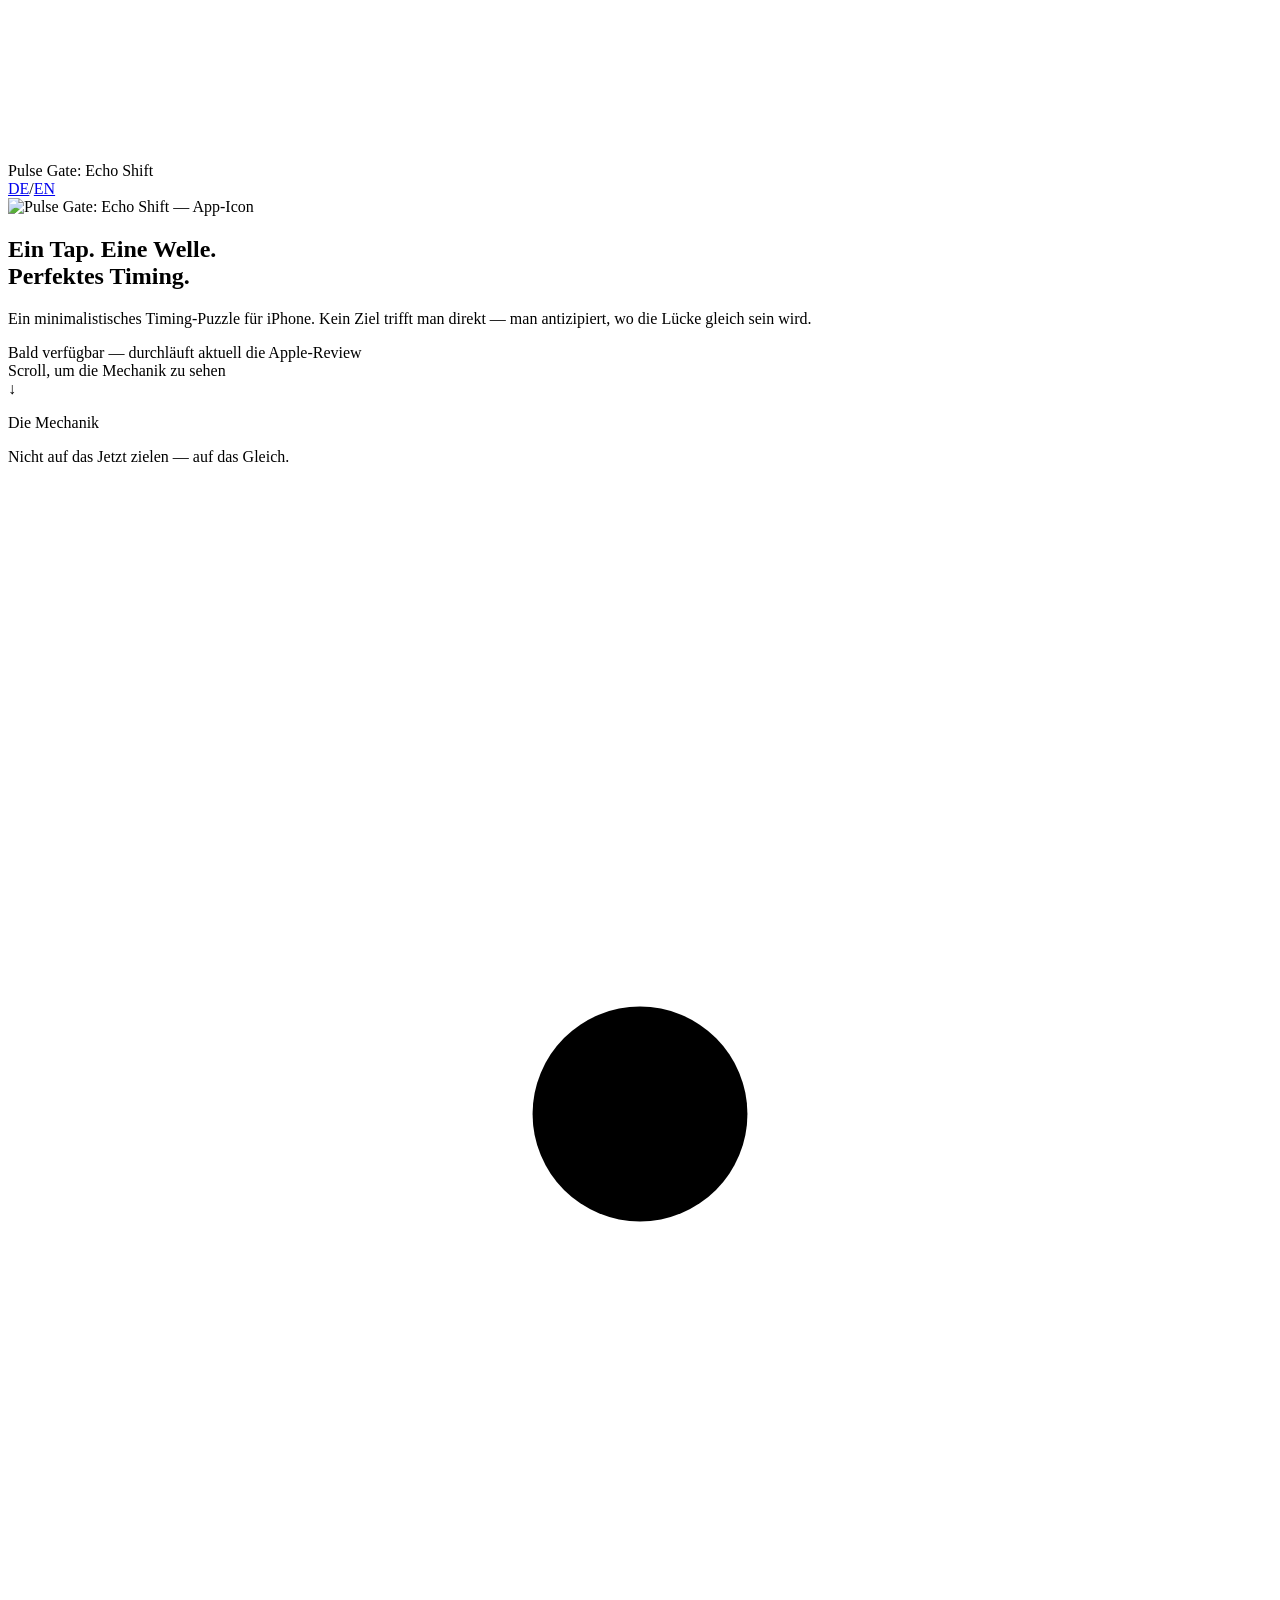
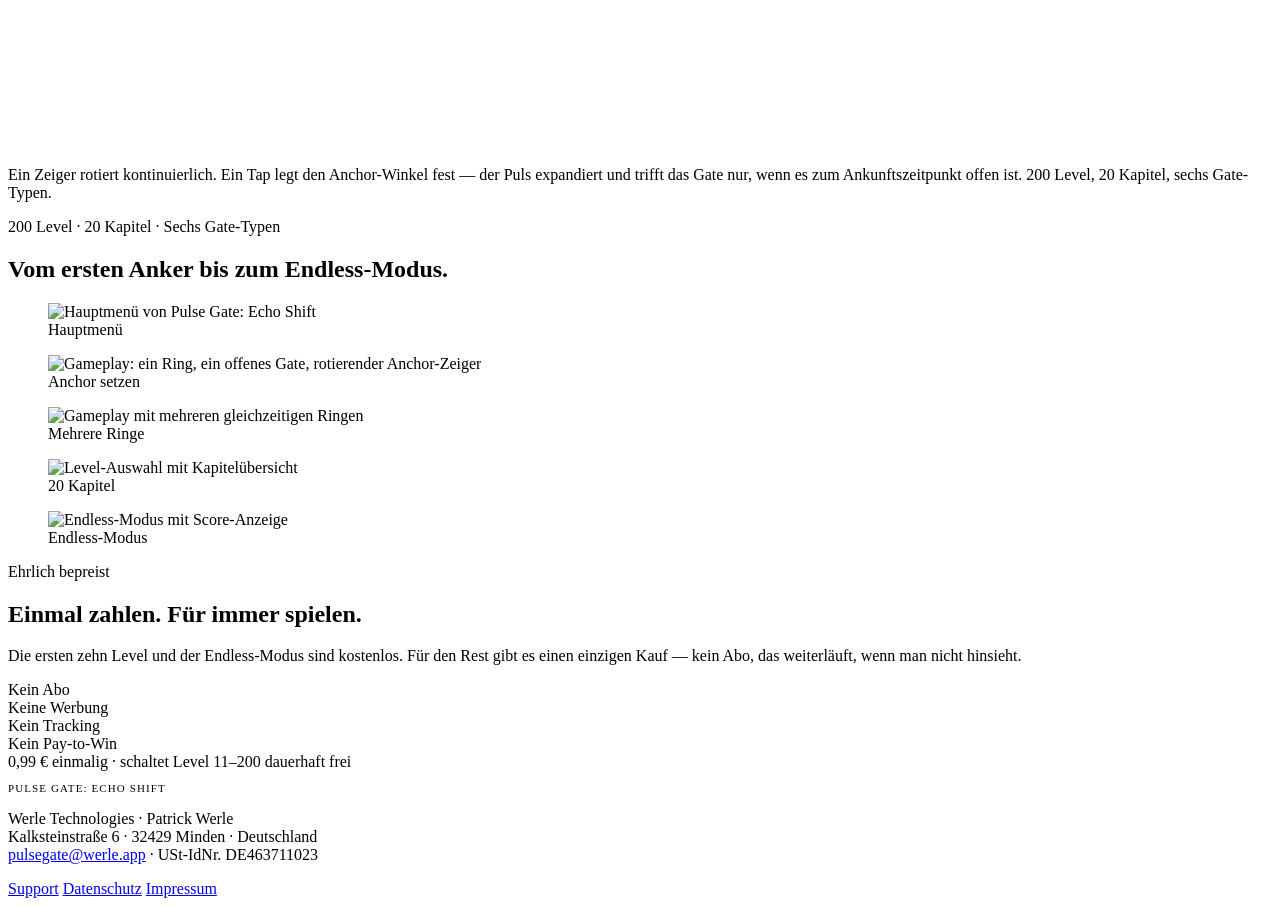
==== index.html @ ad97cbdc "Rebuild as full bilingual marketing + legal site (DE/EN) for pulsegate.werle.app go-live" ====
<!DOCTYPE html>
<html lang="de">
<head>
<meta charset="UTF-8">
<meta name="viewport" content="width=device-width, initial-scale=1">
<title>Pulse Gate: Echo Shift — Ein Tap. Eine Welle. Perfektes Timing.</title>
<meta name="description" content="Pulse Gate: Echo Shift ist ein minimalistisches One-Tap-Timing-Puzzle für iPhone. 200 Level, 20 Kapitel, kein Abo, keine Werbung.">
<link rel="canonical" href="https://pulsegate.werle.app/">
<link rel="alternate" hreflang="de" href="https://pulsegate.werle.app/">
<link rel="alternate" hreflang="en" href="https://pulsegate.werle.app/en">
<link rel="alternate" hreflang="x-default" href="https://pulsegate.werle.app/">
<meta property="og:title" content="Pulse Gate: Echo Shift">
<meta property="og:description" content="Ein minimalistisches Timing-Puzzle für iPhone. Kein Ziel trifft man direkt — man antizipiert, wo die Lücke gleich sein wird.">
<meta property="og:image" content="https://pulsegate.werle.app/assets/shot-02-gameplay.png">
<meta property="og:type" content="website">
<link rel="icon" href="/assets/icon.png">
<link rel="apple-touch-icon" href="/assets/icon.png">
<link rel="stylesheet" href="/assets/style.css">
<script>window.PULSEGATE_STRINGS = { hit: 'Perfect', miss: 'Verfehlt' };</script>
</head>
<body>

<canvas id="pulse-canvas" aria-hidden="true"></canvas>

<div class="hud-brand"><span class="dot" aria-hidden="true"></span>Pulse Gate: Echo Shift</div>
<nav class="hud-lang" aria-label="Sprache">
  <a href="/" aria-current="true">DE</a><span class="sep">/</span><a href="/en">EN</a>
</nav>

<!-- ============== HERO ============== -->
<section id="hero">
  <div class="hero-icon-wrap" id="icon-tilt">
    <img src="/assets/icon.png" alt="Pulse Gate: Echo Shift — App-Icon" width="128" height="128">
  </div>
  <h1 class="hero-headline">Ein Tap. Eine Welle.<br><span class="accent">Perfektes Timing.</span></h1>
  <p class="hero-sub">Ein minimalistisches Timing-Puzzle für iPhone. Kein Ziel trifft man direkt — man antizipiert, wo die Lücke gleich sein wird.</p>
  <div id="hero-cta" data-cta-label="Im App Store laden">
    <div class="status-badge"><span class="led" aria-hidden="true"></span>Bald verfügbar — durchläuft aktuell die Apple-Review</div>
  </div>
  <div class="scroll-hint">Scroll, um die Mechanik zu sehen<div class="chevron">↓</div></div>
</section>

<!-- ============== MECHANIC ============== -->
<section id="mechanic">
  <p class="eyebrow">Die Mechanik</p>
  <p class="mechanic-intro">Nicht auf das Jetzt zielen — auf das <span style="color:var(--thread)">Gleich</span>.</p>

  <svg id="mechanic-svg" viewBox="0 0 400 400" role="img" aria-label="Animation der Anchor-Timing-Mechanik: ein Zeiger rotiert, ein Tap fixiert den Winkel, ein Puls expandiert und trifft ein offenes Gate-Segment.">
    <circle cx="200" cy="200" r="150" fill="none" stroke="var(--gate-off)" stroke-width="3"/>
    <path id="gate-arc" fill="none" stroke="#fff" stroke-width="7" stroke-linecap="round"/>
    <circle id="pulse-ring" cx="200" cy="200" r="0" fill="none" stroke="var(--thread)" stroke-width="3" opacity="0"/>
    <circle cx="200" cy="200" r="34" fill="var(--sunk)" stroke="var(--gate-off)" stroke-width="2"/>
    <circle cx="200" cy="200" r="20" fill="none" stroke="var(--thread)" stroke-width="3"/>
    <line id="pointer" x1="200" y1="200" x2="200" y2="170" stroke="var(--anchor)" stroke-width="4" stroke-linecap="round"/>
    <circle cx="200" cy="200" r="8" fill="var(--thread)"/>
  </svg>
  <p class="mechanic-caption mono" id="mechanic-caption"></p>

  <p class="mechanic-note">Ein Zeiger rotiert kontinuierlich. Ein Tap legt den Anchor-Winkel fest — der Puls expandiert und trifft das Gate nur, wenn es zum Ankunftszeitpunkt offen ist. 200 Level, 20 Kapitel, sechs Gate-Typen.</p>
</section>

<!-- ============== GALLERY ============== -->
<section id="gallery">
  <p class="eyebrow">200 Level · 20 Kapitel · Sechs Gate-Typen</p>
  <h2 class="gallery-heading">Vom ersten Anker bis zum Endless-Modus.</h2>
  <div class="gallery-row">
    <div class="tilt-card">
      <figure>
        <img src="/assets/shot-01-menu.png" alt="Hauptmenü von Pulse Gate: Echo Shift" width="200" height="433" loading="lazy">
        <figcaption>Hauptmenü</figcaption>
      </figure>
    </div>
    <div class="tilt-card">
      <figure>
        <img src="/assets/shot-02-gameplay.png" alt="Gameplay: ein Ring, ein offenes Gate, rotierender Anchor-Zeiger" width="200" height="433" loading="lazy">
        <figcaption>Anchor setzen</figcaption>
      </figure>
    </div>
    <div class="tilt-card">
      <figure>
        <img src="/assets/shot-03-multi.png" alt="Gameplay mit mehreren gleichzeitigen Ringen" width="200" height="433" loading="lazy">
        <figcaption>Mehrere Ringe</figcaption>
      </figure>
    </div>
    <div class="tilt-card">
      <figure>
        <img src="/assets/shot-04-levelselect.png" alt="Level-Auswahl mit Kapitelübersicht" width="200" height="433" loading="lazy">
        <figcaption>20 Kapitel</figcaption>
      </figure>
    </div>
    <div class="tilt-card">
      <figure>
        <img src="/assets/shot-05-endless.png" alt="Endless-Modus mit Score-Anzeige" width="200" height="433" loading="lazy">
        <figcaption>Endless-Modus</figcaption>
      </figure>
    </div>
  </div>
</section>

<!-- ============== POSITIONING ============== -->
<section id="positioning">
  <p class="eyebrow">Ehrlich bepreist</p>
  <h2 class="positioning-heading">Einmal zahlen. Für immer spielen.</h2>
  <p class="positioning-sub">Die ersten zehn Level und der Endless-Modus sind kostenlos. Für den Rest gibt es einen einzigen Kauf — kein Abo, das weiterläuft, wenn man nicht hinsieht.</p>

  <div class="positioning-grid">
    <div class="positioning-item">Kein Abo</div>
    <div class="positioning-item">Keine Werbung</div>
    <div class="positioning-item">Kein Tracking</div>
    <div class="positioning-item">Kein Pay-to-Win</div>
  </div>

  <div class="price-card">
    <span class="price-value"><span class="accent">0,99&nbsp;€</span></span>
    <span class="price-caption">einmalig · schaltet Level 11–200 dauerhaft frei</span>
  </div>
</section>

<!-- ============== FOOTER ============== -->
<footer>
  <p class="mono" style="letter-spacing:.1em; text-transform:uppercase; color: var(--muted); font-size:11px;">Pulse Gate: Echo Shift</p>
  <p>
    Werle Technologies · Patrick Werle<br>
    Kalksteinstraße 6 · 32429 Minden · Deutschland<br>
    <a href="mailto:pulsegate@werle.app">pulsegate@werle.app</a> · USt-IdNr. DE463711023
  </p>
  <div class="footer-links">
    <a href="/support">Support</a>
    <a href="/privacy">Datenschutz</a>
    <a href="/impressum">Impressum</a>
  </div>
</footer>

<script src="/assets/config.js"></script>
<script src="/assets/site.js"></script>
</body>
</html>
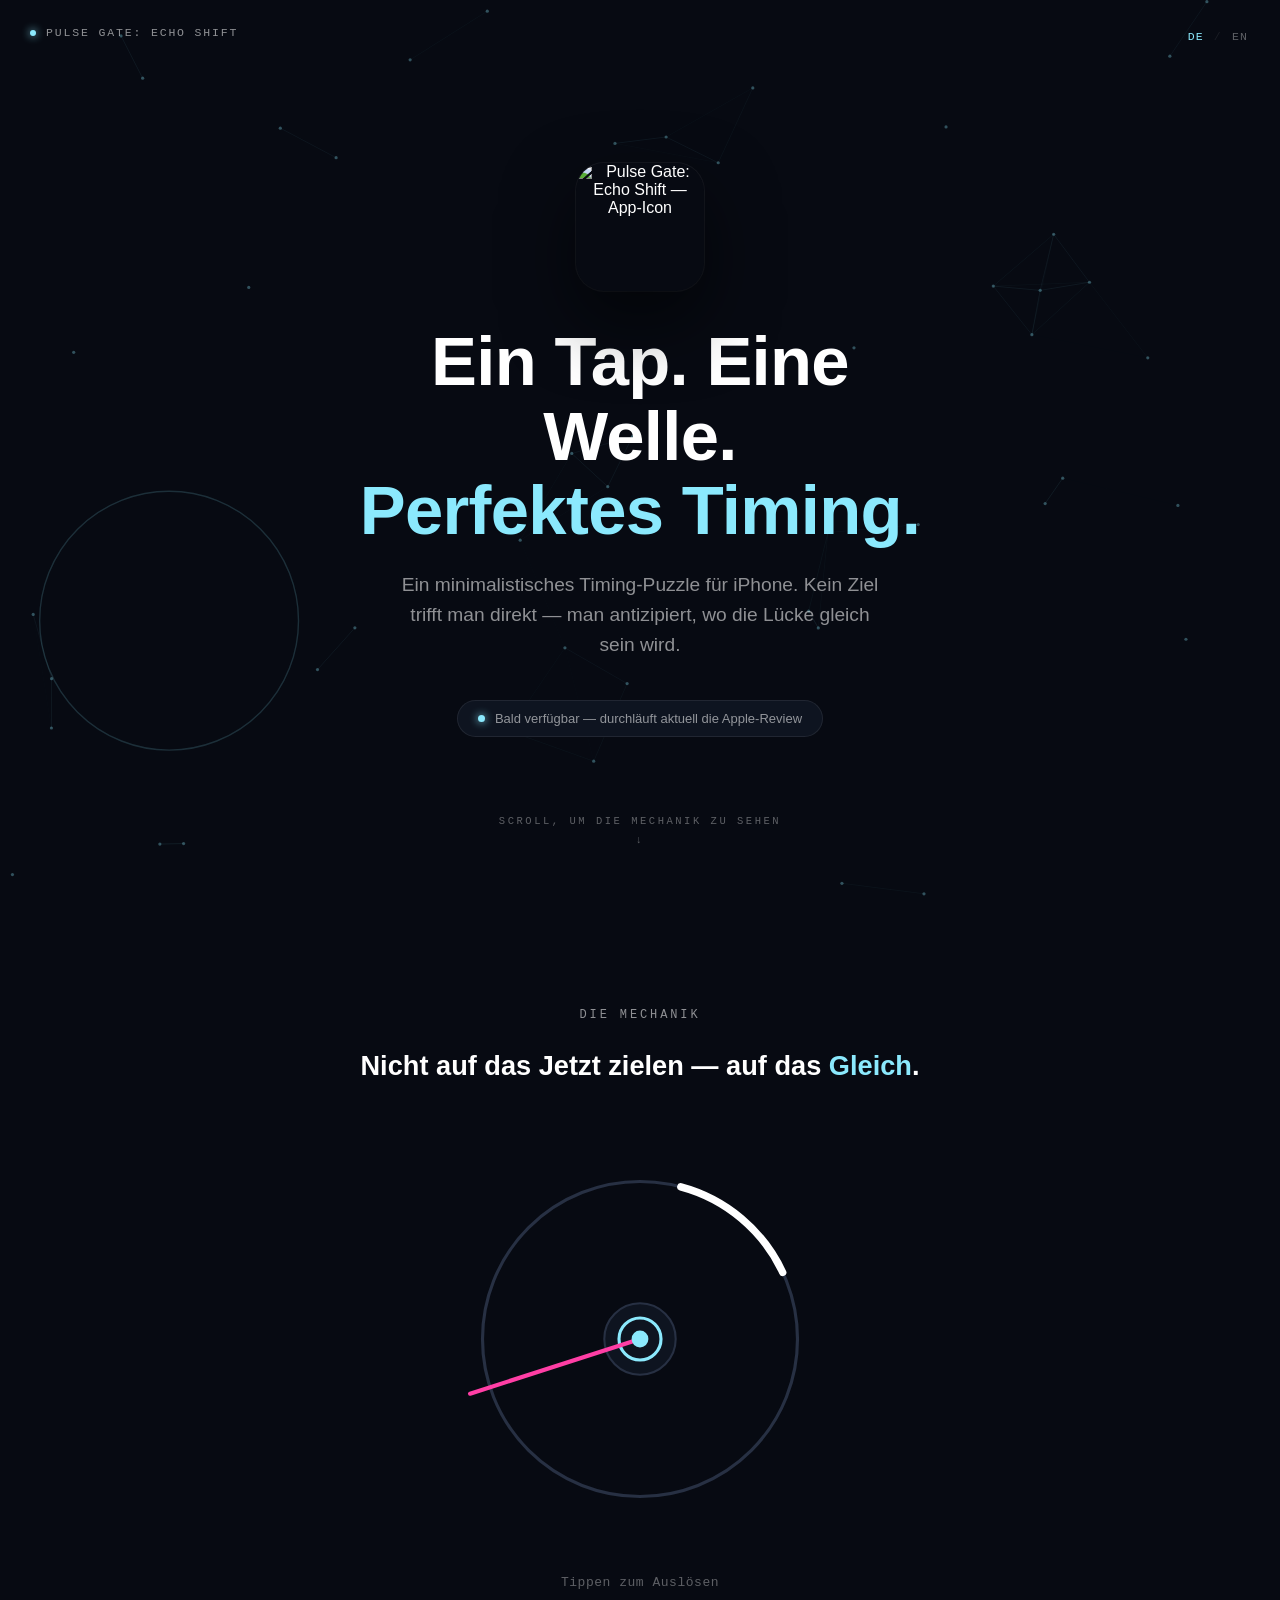
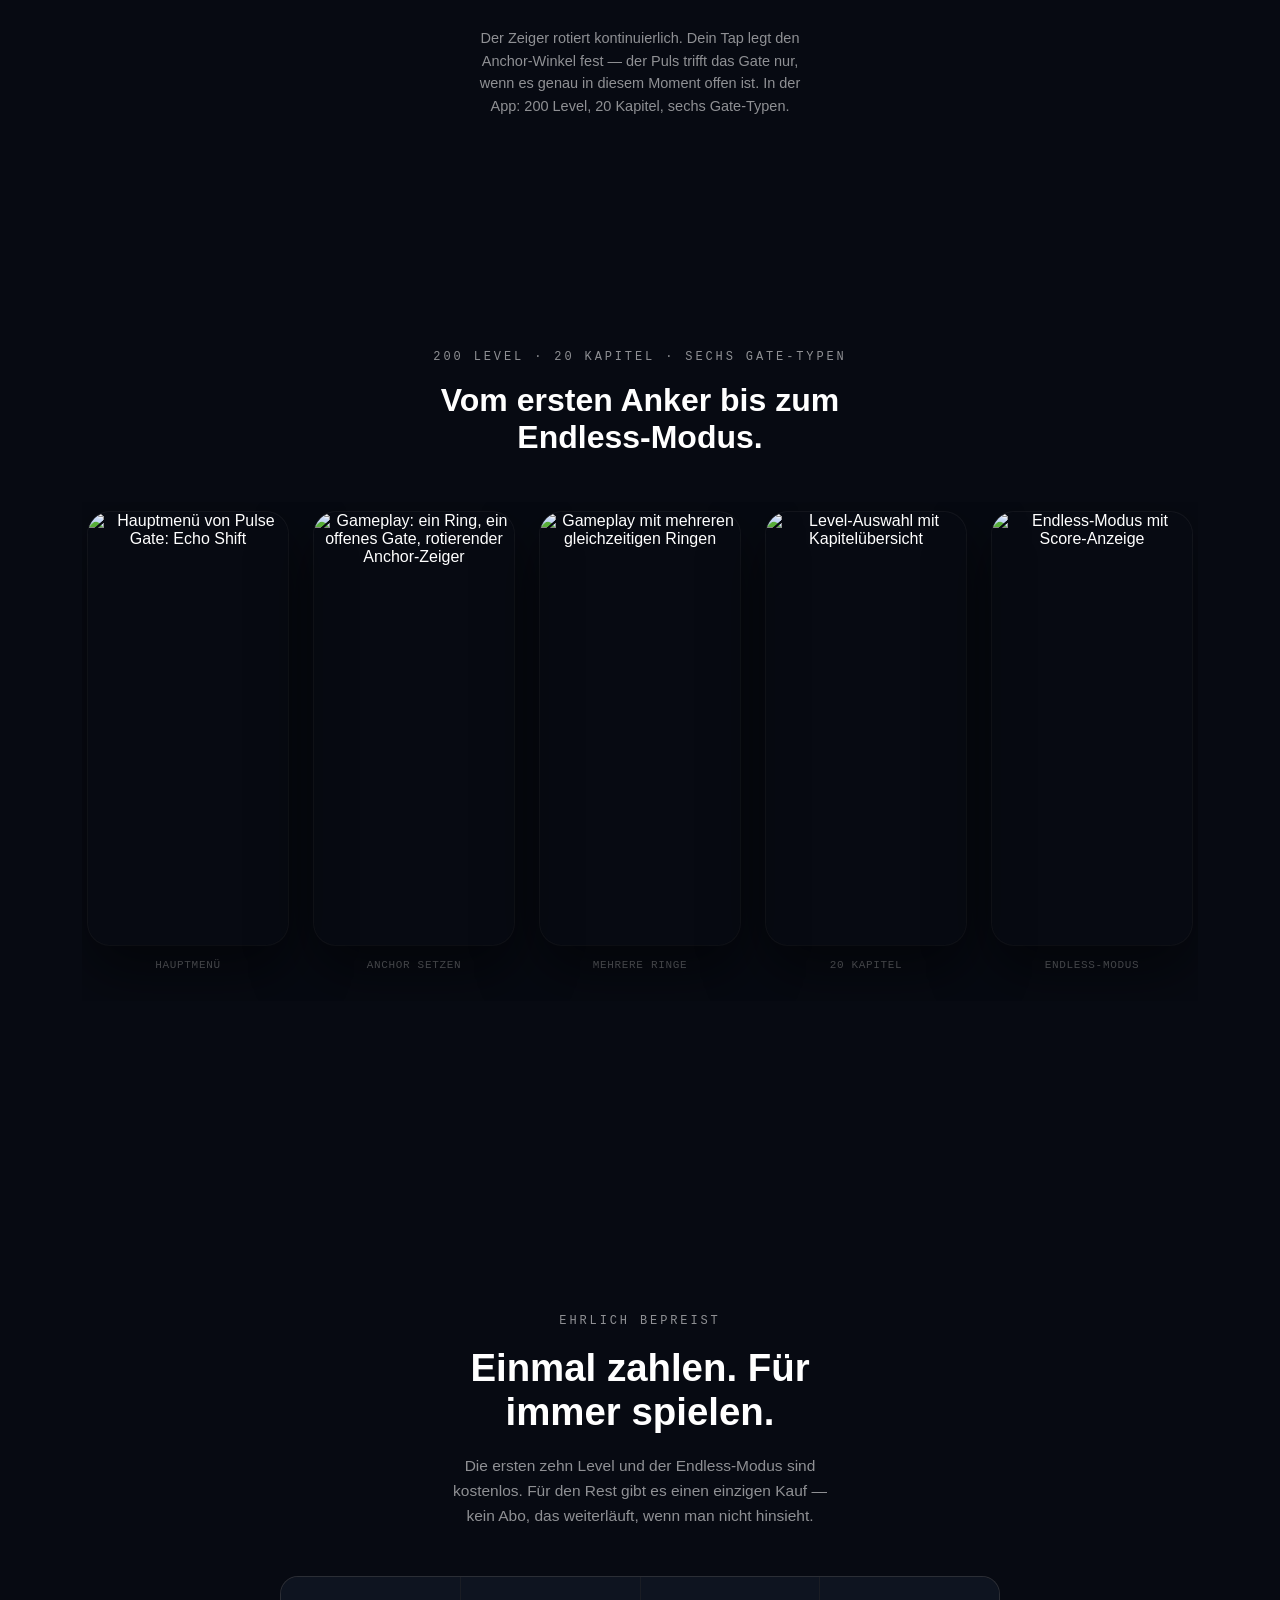
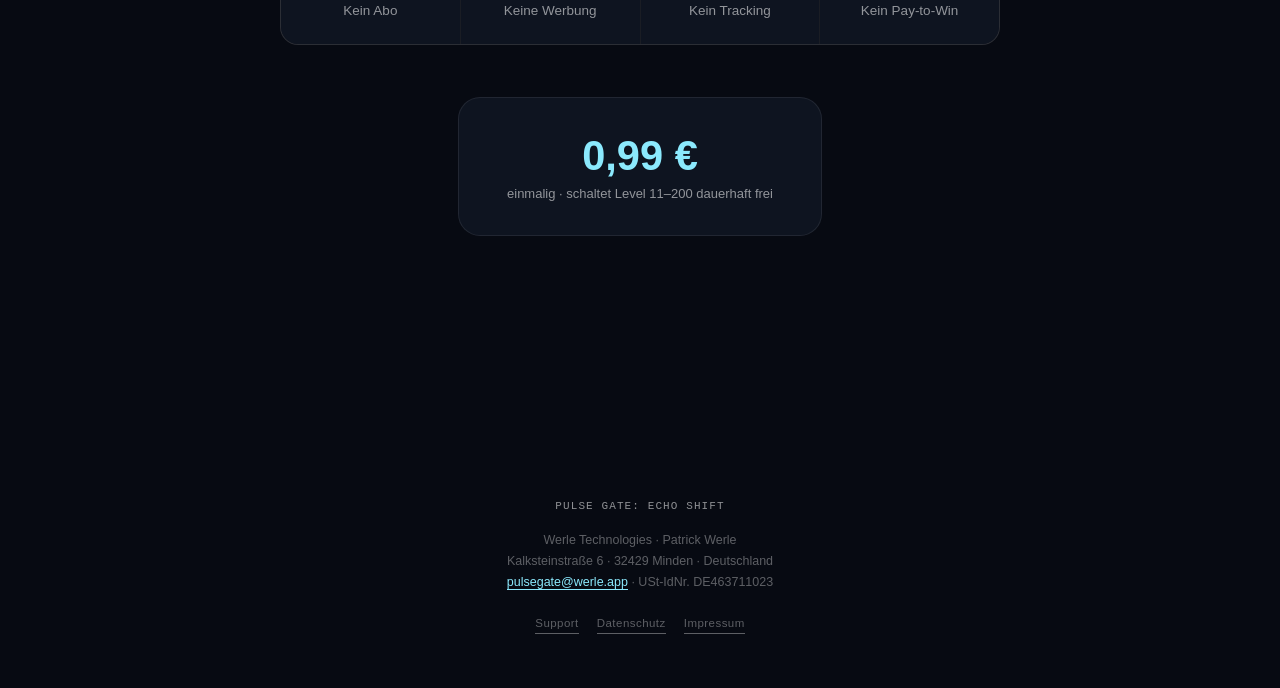
==== commit f5e542b2: "Make mechanic demo genuinely interactive (real tap/click/keyboard); align Impressum contact + legal " ====
--- a/index.html
+++ b/index.html
@@ -16,7 +16,7 @@
 <link rel="icon" href="/assets/icon.png">
 <link rel="apple-touch-icon" href="/assets/icon.png">
 <link rel="stylesheet" href="/assets/style.css">
-<script>window.PULSEGATE_STRINGS = { hit: 'Perfect', miss: 'Verfehlt' };</script>
+<script>window.PULSEGATE_STRINGS = { hit: 'Perfect', miss: 'Verfehlt', hint: 'Tippen zum Auslösen' };</script>
 </head>
 <body>
 
@@ -45,7 +45,7 @@
   <p class="eyebrow">Die Mechanik</p>
   <p class="mechanic-intro">Nicht auf das Jetzt zielen — auf das <span style="color:var(--thread)">Gleich</span>.</p>
 
-  <svg id="mechanic-svg" viewBox="0 0 400 400" role="img" aria-label="Animation der Anchor-Timing-Mechanik: ein Zeiger rotiert, ein Tap fixiert den Winkel, ein Puls expandiert und trifft ein offenes Gate-Segment.">
+  <svg id="mechanic-svg" viewBox="0 0 400 400" aria-label="Interaktive Anchor-Timing-Demo: Tippen oder Klicken legt den Winkel des rotierenden Zeigers fest. Trifft der Puls das offene Gate-Segment, ist es Perfect, sonst Verfehlt.">
     <circle cx="200" cy="200" r="150" fill="none" stroke="var(--gate-off)" stroke-width="3"/>
     <path id="gate-arc" fill="none" stroke="#fff" stroke-width="7" stroke-linecap="round"/>
     <circle id="pulse-ring" cx="200" cy="200" r="0" fill="none" stroke="var(--thread)" stroke-width="3" opacity="0"/>
@@ -56,7 +56,7 @@
   </svg>
   <p class="mechanic-caption mono" id="mechanic-caption"></p>
 
-  <p class="mechanic-note">Ein Zeiger rotiert kontinuierlich. Ein Tap legt den Anchor-Winkel fest — der Puls expandiert und trifft das Gate nur, wenn es zum Ankunftszeitpunkt offen ist. 200 Level, 20 Kapitel, sechs Gate-Typen.</p>
+  <p class="mechanic-note">Der Zeiger rotiert kontinuierlich. Dein Tap legt den Anchor-Winkel fest — der Puls trifft das Gate nur, wenn es genau in diesem Moment offen ist. In der App: 200 Level, 20 Kapitel, sechs Gate-Typen.</p>
 </section>
 
 <!-- ============== GALLERY ============== -->
--- a/assets/style.css
+++ b/assets/style.css
@@ -0,0 +1,361 @@
+:root {
+  --paper: #070A12;
+  --sunk: #0E1420;
+  --edge: rgba(255,255,255,.08);
+  --ink: #ffffff;
+  --muted: rgba(255,255,255,.55);
+  --faint: rgba(255,255,255,.35);
+  --thread: #8BE9FD;
+  --gate-off: #273043;
+  --perfect: #B8FFCA;
+  --fail: #FF6B6B;
+  --anchor: #FF3EA5;
+}
+* { margin: 0; padding: 0; box-sizing: border-box; }
+html { scroll-behavior: smooth; }
+body {
+  background: var(--paper);
+  color: var(--ink);
+  font-family: -apple-system, "SF Pro Text", "Helvetica Neue", Arial, sans-serif;
+  overflow-x: hidden;
+  -webkit-font-smoothing: antialiased;
+}
+.mono {
+  font-family: ui-monospace, "SF Mono", Menlo, monospace;
+}
+a { color: var(--thread); text-decoration: none; border-bottom: 1px solid currentColor; }
+a:hover { opacity: .75; }
+
+#pulse-canvas {
+  position: fixed;
+  inset: 0;
+  z-index: 0;
+  pointer-events: none;
+}
+
+.hud-brand {
+  position: fixed;
+  top: 26px;
+  left: 30px;
+  z-index: 10;
+  display: flex;
+  align-items: center;
+  gap: 10px;
+  font-family: ui-monospace, "SF Mono", Menlo, monospace;
+  font-size: 11.5px;
+  letter-spacing: 0.16em;
+  text-transform: uppercase;
+  color: var(--muted);
+}
+.hud-brand .dot {
+  width: 6px; height: 6px; border-radius: 50%;
+  background: var(--thread);
+  box-shadow: 0 0 8px var(--thread);
+  animation: pulseDot 2.4s ease-in-out infinite;
+}
+@keyframes pulseDot {
+  0%, 100% { opacity: 1; transform: scale(1); }
+  50% { opacity: .35; transform: scale(.7); }
+}
+
+.hud-lang {
+  position: fixed;
+  top: 26px;
+  right: 30px;
+  z-index: 10;
+  display: flex;
+  align-items: center;
+  gap: 8px;
+  font-family: ui-monospace, "SF Mono", Menlo, monospace;
+  font-size: 11.5px;
+  letter-spacing: 0.1em;
+}
+.hud-lang a {
+  border-bottom: none;
+  color: var(--faint);
+  padding: 4px 2px;
+}
+.hud-lang a[aria-current="true"] {
+  color: var(--thread);
+}
+.hud-lang a:hover { opacity: .8; }
+.hud-lang .sep { color: var(--edge); }
+
+section {
+  position: relative;
+  z-index: 1;
+  min-height: 100vh;
+  display: flex;
+  flex-direction: column;
+  align-items: center;
+  justify-content: center;
+  text-align: center;
+  padding: 12vh 6vw;
+}
+
+.eyebrow {
+  font-family: ui-monospace, "SF Mono", Menlo, monospace;
+  font-size: 12px;
+  letter-spacing: 0.24em;
+  text-transform: uppercase;
+  color: var(--muted);
+  margin-bottom: 18px;
+}
+
+/* ---------------- Hero ---------------- */
+.hero-icon-wrap {
+  width: 128px;
+  height: 128px;
+  margin-bottom: 34px;
+  perspective: 900px;
+}
+.hero-icon-wrap img {
+  width: 100%;
+  height: 100%;
+  display: block;
+  border-radius: 28px;
+  box-shadow: 0 30px 70px rgba(0,0,0,.55), 0 0 0 1px rgba(255,255,255,.06);
+  transition: transform .15s ease-out;
+  will-change: transform;
+}
+h1.hero-headline {
+  font-size: clamp(2.3rem, 6vw, 4.3rem);
+  font-weight: 700;
+  letter-spacing: -0.01em;
+  line-height: 1.08;
+  max-width: 16ch;
+}
+h1.hero-headline .accent { color: var(--thread); }
+.hero-sub {
+  margin-top: 22px;
+  max-width: 46ch;
+  font-size: clamp(1rem, 2vw, 1.2rem);
+  line-height: 1.55;
+  color: var(--muted);
+}
+.status-badge {
+  margin-top: 40px;
+  display: inline-flex;
+  align-items: center;
+  gap: 10px;
+  padding: 10px 20px;
+  border-radius: 999px;
+  border: 1px solid var(--edge);
+  background: var(--sunk);
+  font-size: 13px;
+  color: var(--muted);
+}
+.status-badge .led {
+  width: 7px; height: 7px; border-radius: 50%;
+  background: var(--thread);
+  box-shadow: 0 0 8px var(--thread);
+  animation: pulseDot 2.4s ease-in-out infinite;
+}
+.appstore-cta {
+  margin-top: 40px;
+  display: inline-flex;
+  align-items: center;
+  gap: 10px;
+  padding: 14px 28px;
+  border-radius: 999px;
+  border: 1px solid var(--thread);
+  background: var(--thread);
+  color: var(--paper);
+  font-size: 15px;
+  font-weight: 600;
+}
+.appstore-cta:hover { opacity: .88; }
+.scroll-hint {
+  position: absolute;
+  bottom: 6vh;
+  left: 50%;
+  transform: translateX(-50%);
+  font-family: ui-monospace, "SF Mono", Menlo, monospace;
+  font-size: 10.5px;
+  letter-spacing: 0.24em;
+  text-transform: uppercase;
+  color: var(--faint);
+}
+.scroll-hint .chevron { margin-top: 7px; animation: bob 1.7s ease-in-out infinite; }
+@keyframes bob { 0%,100% { transform: translateY(0); } 50% { transform: translateY(5px); } }
+
+/* ---------------- Mechanic ---------------- */
+#mechanic-svg {
+  width: min(76vw, 420px);
+  height: auto;
+  overflow: visible;
+  cursor: pointer;
+  -webkit-tap-highlight-color: transparent;
+  touch-action: manipulation;
+  transition: transform .12s ease;
+}
+#mechanic-svg:hover { transform: scale(1.015); }
+#mechanic-svg:active { transform: scale(0.975); }
+#mechanic-svg:focus-visible {
+  outline: 2px solid var(--thread);
+  outline-offset: 10px;
+  border-radius: 50%;
+}
+.mechanic-caption {
+  margin-top: 26px;
+  height: 22px;
+  font-family: ui-monospace, "SF Mono", Menlo, monospace;
+  font-size: 13px;
+  letter-spacing: 0.08em;
+  text-transform: uppercase;
+  opacity: 0;
+  transition: opacity .25s ease;
+}
+.mechanic-caption.show { opacity: 1; }
+.mechanic-caption.hit { color: var(--perfect); }
+.mechanic-caption.miss { color: var(--fail); }
+.mechanic-caption.hint { color: var(--faint); text-transform: none; letter-spacing: 0.04em; }
+.mechanic-intro {
+  max-width: 42ch;
+  margin-top: 8px;
+  margin-bottom: 46px;
+  font-size: clamp(1.3rem, 2.6vw, 1.7rem);
+  font-weight: 600;
+  line-height: 1.3;
+}
+.mechanic-note {
+  max-width: 40ch;
+  margin-top: 30px;
+  font-size: 14.5px;
+  line-height: 1.55;
+  color: var(--muted);
+}
+
+/* ---------------- Gallery ---------------- */
+#gallery { padding-top: 8vh; padding-bottom: 8vh; }
+.gallery-heading { max-width: 30ch; font-size: clamp(1.4rem, 3vw, 2rem); font-weight: 700; margin-bottom: 46px; }
+.gallery-row {
+  display: flex;
+  gap: 26px;
+  overflow-x: auto;
+  max-width: 100%;
+  padding: 10px 6px 30px;
+  scroll-snap-type: x proximity;
+}
+.gallery-row::-webkit-scrollbar { height: 6px; }
+.gallery-row::-webkit-scrollbar-thumb { background: var(--edge); border-radius: 999px; }
+.tilt-card {
+  flex: 0 0 auto;
+  width: 200px;
+  scroll-snap-align: center;
+  perspective: 1000px;
+}
+.tilt-card figure { margin: 0; }
+.tilt-card img {
+  width: 100%;
+  display: block;
+  border-radius: 22px;
+  box-shadow: 0 24px 60px rgba(0,0,0,.5), 0 0 0 1px rgba(255,255,255,.06);
+  transition: transform .15s ease-out;
+  will-change: transform;
+}
+.tilt-card figcaption {
+  margin-top: 14px;
+  font-family: ui-monospace, "SF Mono", Menlo, monospace;
+  font-size: 11px;
+  letter-spacing: 0.06em;
+  text-transform: uppercase;
+  color: var(--faint);
+}
+
+/* ---------------- Positioning ---------------- */
+.positioning-heading { font-size: clamp(1.6rem, 3.4vw, 2.4rem); font-weight: 700; max-width: 20ch; margin-bottom: 20px; }
+.positioning-sub { max-width: 46ch; color: var(--muted); font-size: 15.5px; line-height: 1.6; margin-bottom: 48px; }
+.positioning-grid {
+  display: grid;
+  grid-template-columns: repeat(auto-fit, minmax(160px, 1fr));
+  gap: 1px;
+  background: var(--edge);
+  border: 1px solid var(--edge);
+  border-radius: 18px;
+  overflow: hidden;
+  max-width: 720px;
+  width: 100%;
+  margin-bottom: 52px;
+}
+.positioning-item {
+  background: var(--sunk);
+  padding: 26px 20px;
+  font-size: 13.5px;
+  color: var(--muted);
+  text-align: center;
+}
+.price-card {
+  display: inline-flex;
+  flex-direction: column;
+  align-items: center;
+  gap: 6px;
+  padding: 34px 48px;
+  border-radius: 22px;
+  border: 1px solid var(--edge);
+  background: var(--sunk);
+}
+.price-value { font-size: 2.6rem; font-weight: 700; }
+.price-value .accent { color: var(--thread); }
+.price-caption { font-size: 13px; color: var(--muted); }
+
+/* ---------------- Footer ---------------- */
+footer {
+  position: relative;
+  z-index: 1;
+  padding: 8vh 6vw 6vh;
+  display: flex;
+  flex-direction: column;
+  align-items: center;
+  text-align: center;
+  gap: 14px;
+  color: var(--faint);
+  font-size: 12.5px;
+  line-height: 1.7;
+}
+footer .footer-links { display: flex; gap: 18px; margin-top: 6px; flex-wrap: wrap; justify-content: center; }
+footer .footer-links a { color: var(--faint); font-size: 11.5px; letter-spacing: .04em; }
+
+@media (max-width: 700px) {
+  .hud-brand { top: 18px; left: 18px; }
+  .hud-lang { top: 18px; right: 18px; }
+  .positioning-grid { grid-template-columns: repeat(2, 1fr); }
+}
+
+@media (prefers-reduced-motion: reduce) {
+  html { scroll-behavior: auto; }
+  *, *::before, *::after {
+    transition-duration: 0.001ms !important;
+    animation-duration: 0.001ms !important;
+    animation-iteration-count: 1 !important;
+  }
+}
+
+/* ---------------- Legal / doc pages ---------------- */
+.doc-body {
+  display: flex; justify-content: center; padding: 48px 20px 80px;
+}
+.doc-body main { max-width: 680px; width: 100%; }
+.doc-body .stand { color: var(--faint); font-size: 14px; margin-bottom: 28px; }
+.doc-body h1 { font-size: 30px; margin: 8px 0 32px; }
+.doc-body h2 {
+  font-family: ui-monospace, "SF Mono", Menlo, monospace;
+  font-size: 13px; letter-spacing: 2px; text-transform: uppercase;
+  color: var(--thread); margin: 36px 0 10px;
+}
+.doc-body h3 { font-size: 15px; margin: 20px 0 6px; color: var(--ink); }
+.doc-body p { margin-bottom: 12px; color: rgba(255,255,255,.72); line-height: 1.7; }
+.doc-body .summary {
+  background: var(--sunk); border: 1px solid var(--edge); border-left: 3px solid var(--thread);
+  border-radius: 2px; padding: 16px 20px; margin: 24px 0; font-size: 15px; color: var(--muted);
+}
+.doc-body .card {
+  background: var(--sunk); border: 1px solid var(--edge); border-radius: 16px; padding: 24px 28px; margin-top: 16px;
+}
+.doc-body hr { border: 0; border-top: 1px solid var(--edge); margin: 44px 0; }
+.doc-body .doc-footer {
+  margin-top: 48px; padding-top: 16px; border-top: 1px solid var(--edge);
+  font-size: 14px; color: var(--faint);
+}
+.doc-body .doc-footer a { color: var(--faint); }
+.doc-back { display: inline-block; margin-bottom: 28px; font-size: 13px; }
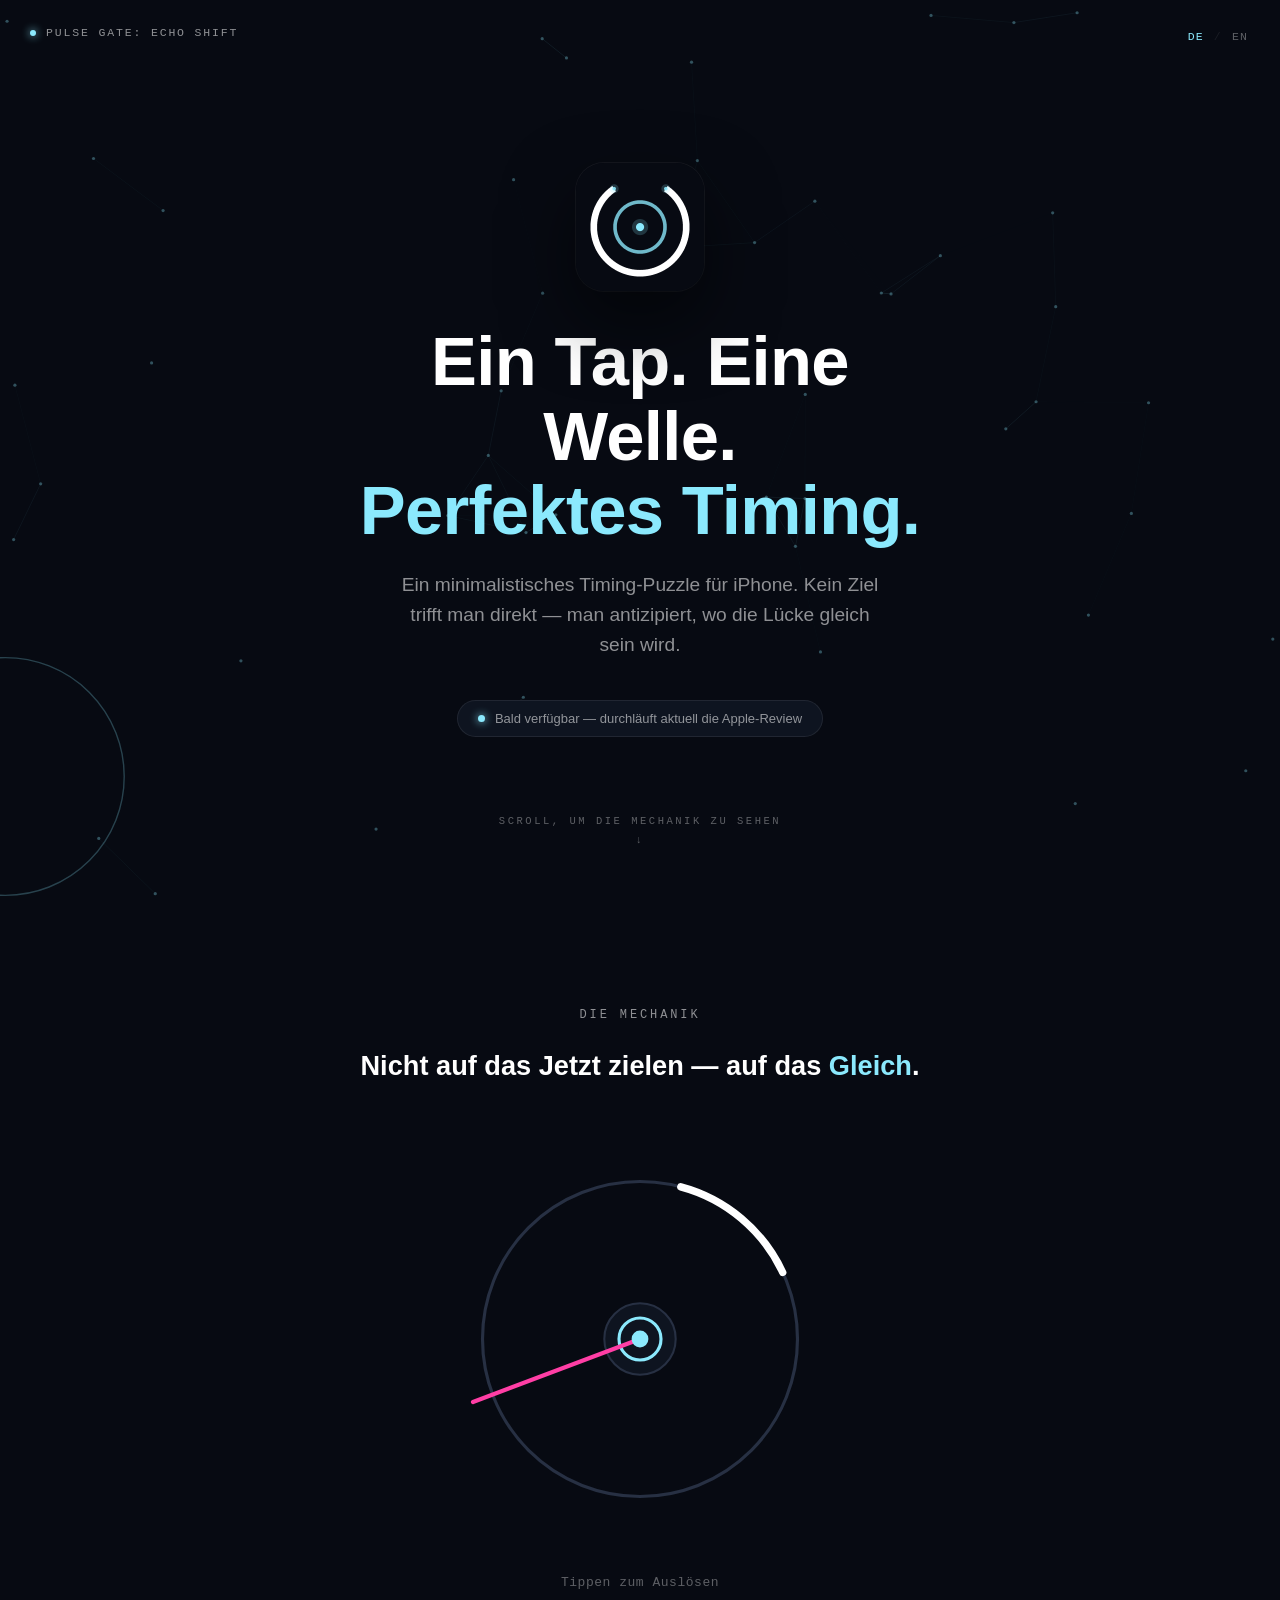
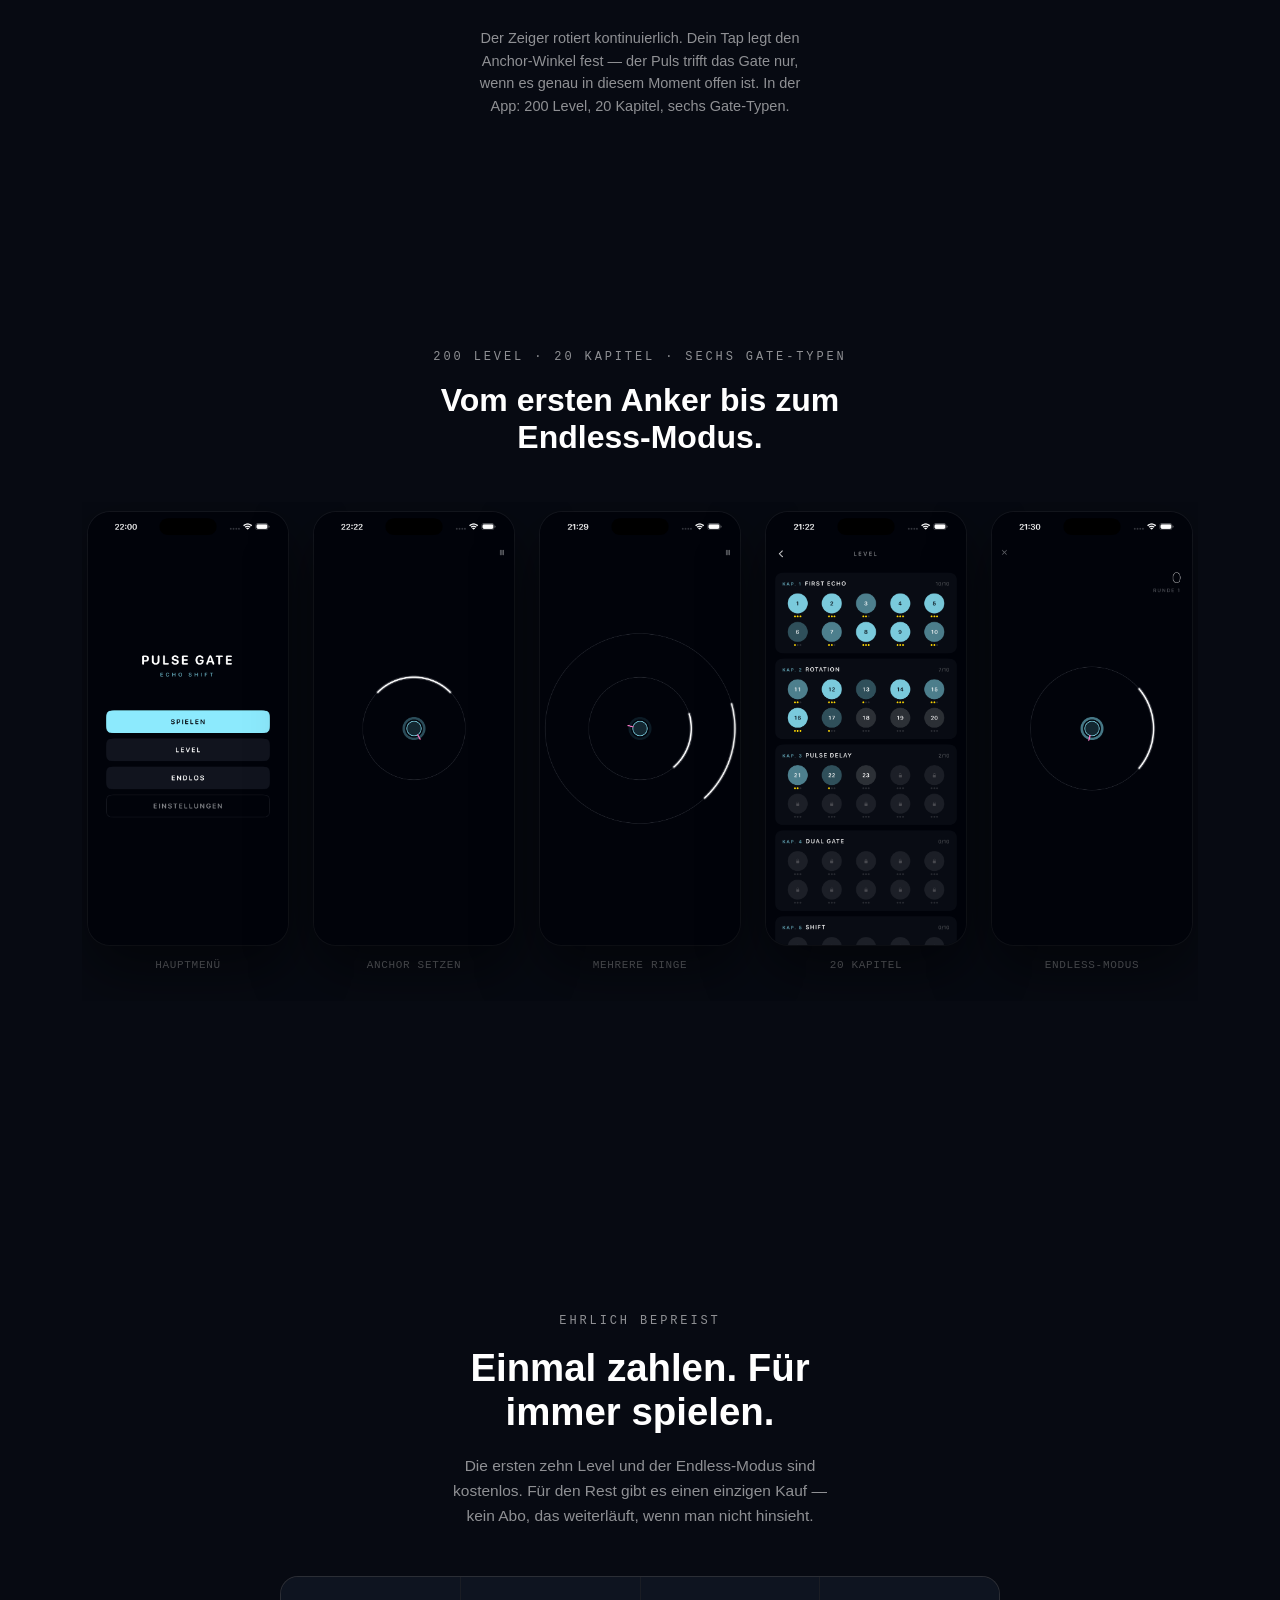
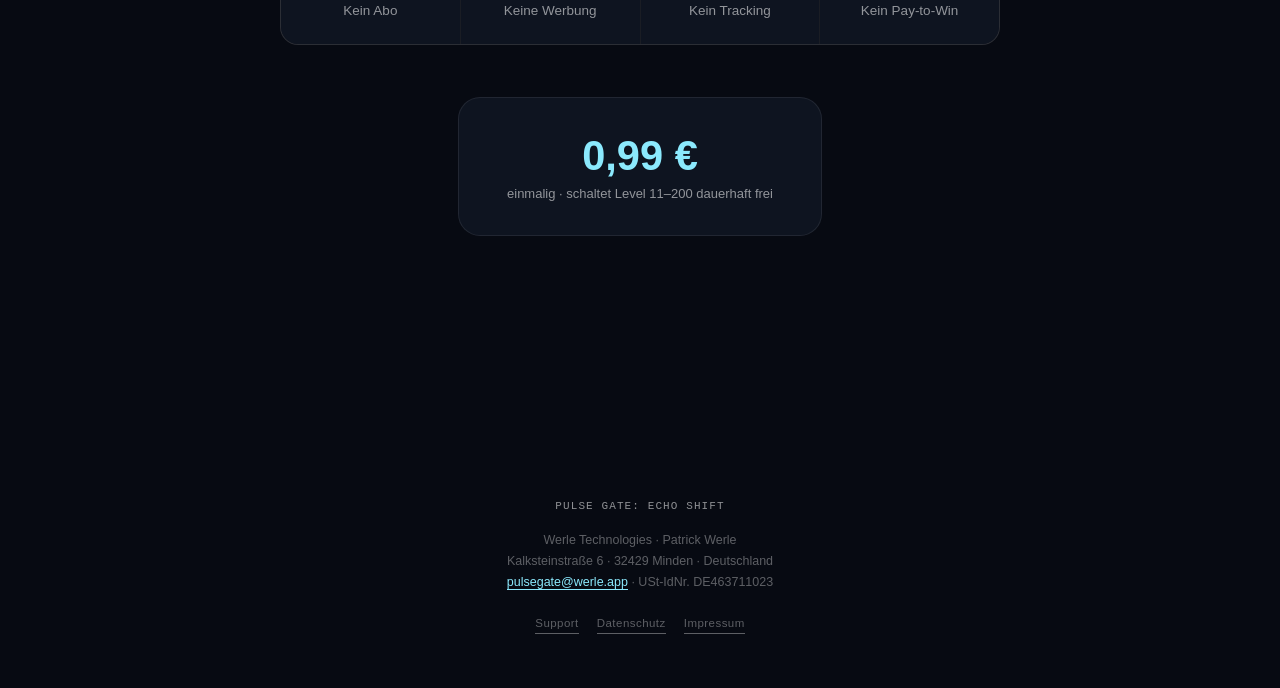
==== commit 5fcf7448: "Fix redirect loop: keep .html pages, drop folder variant GitHub Pages loest /impressum zu impressum." ====
--- a/index.html
+++ b/index.html
@@ -125,9 +125,9 @@
     <a href="mailto:pulsegate@werle.app">pulsegate@werle.app</a> · USt-IdNr. DE463711023
   </p>
   <div class="footer-links">
-    <a href="/support">Support</a>
-    <a href="/privacy">Datenschutz</a>
-    <a href="/impressum">Impressum</a>
+    <a href="/support.html">Support</a>
+    <a href="/privacy.html">Datenschutz</a>
+    <a href="/impressum.html">Impressum</a>
   </div>
 </footer>
 
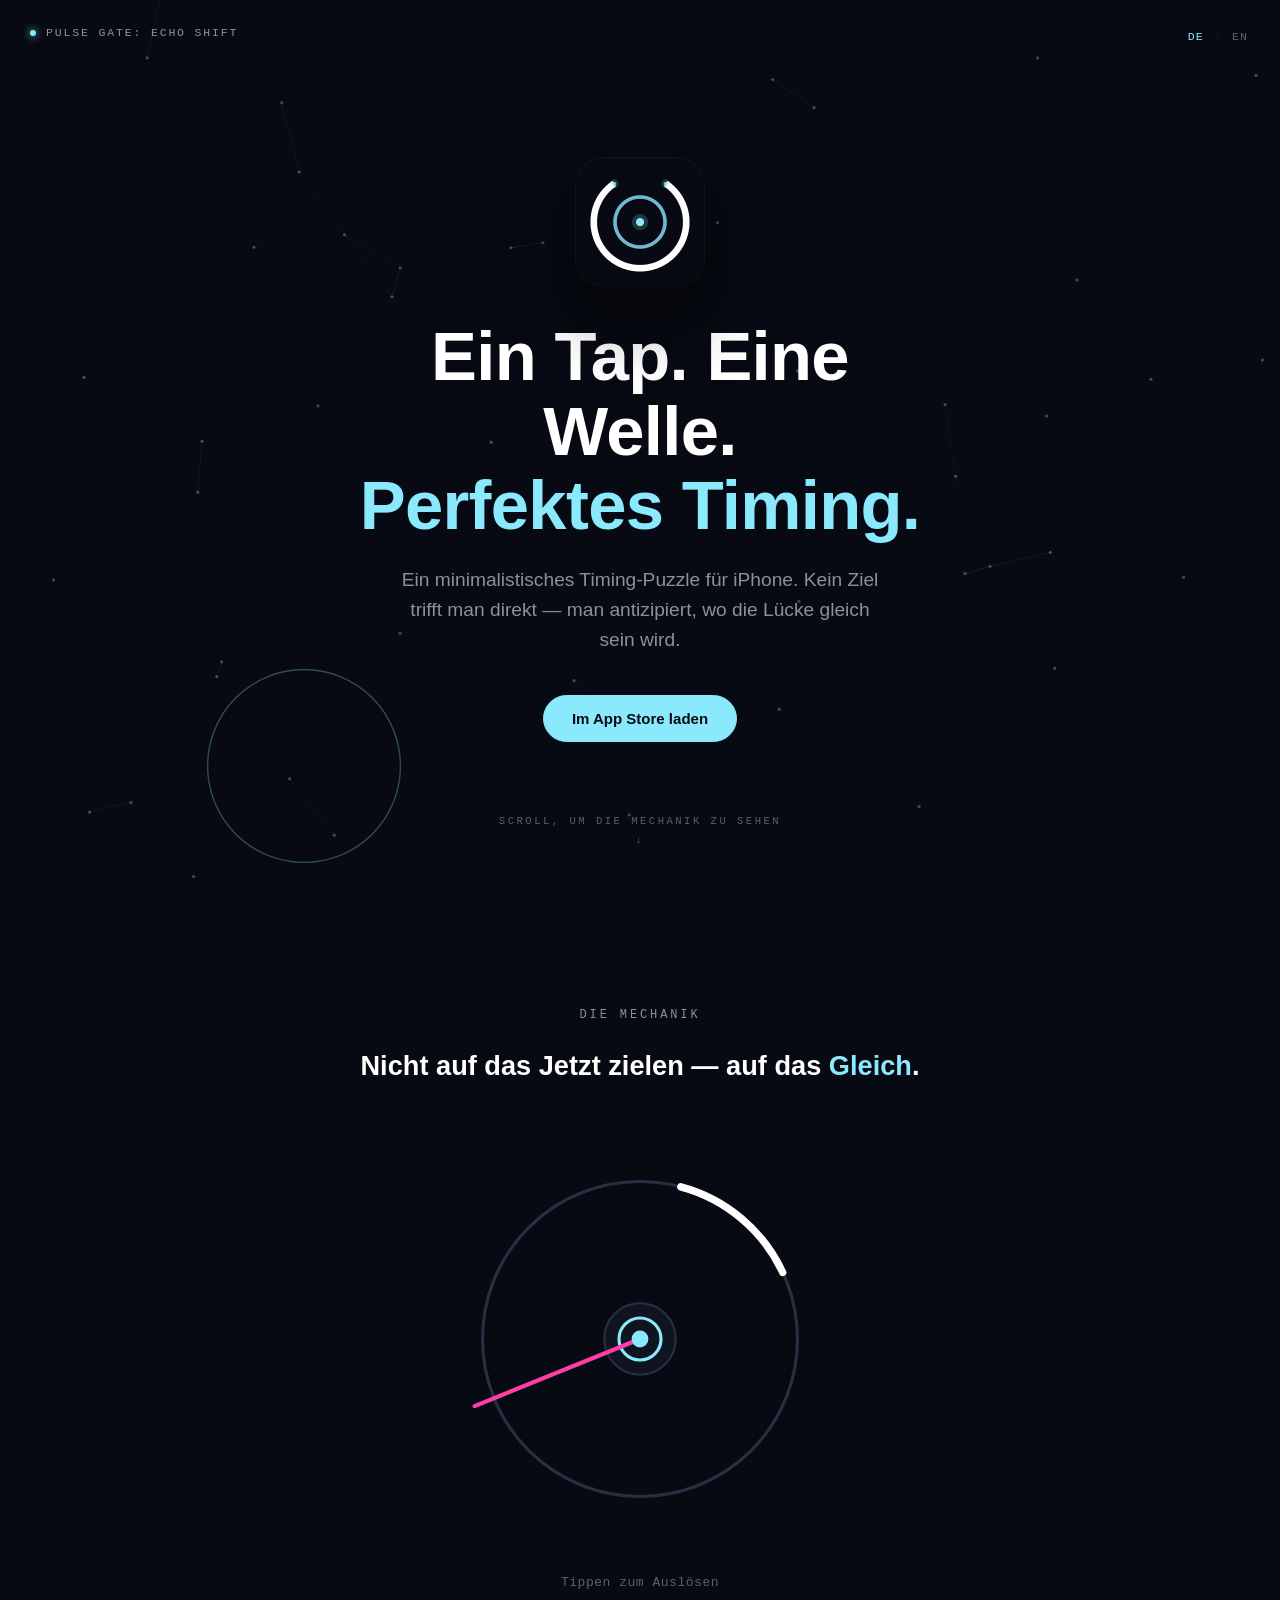
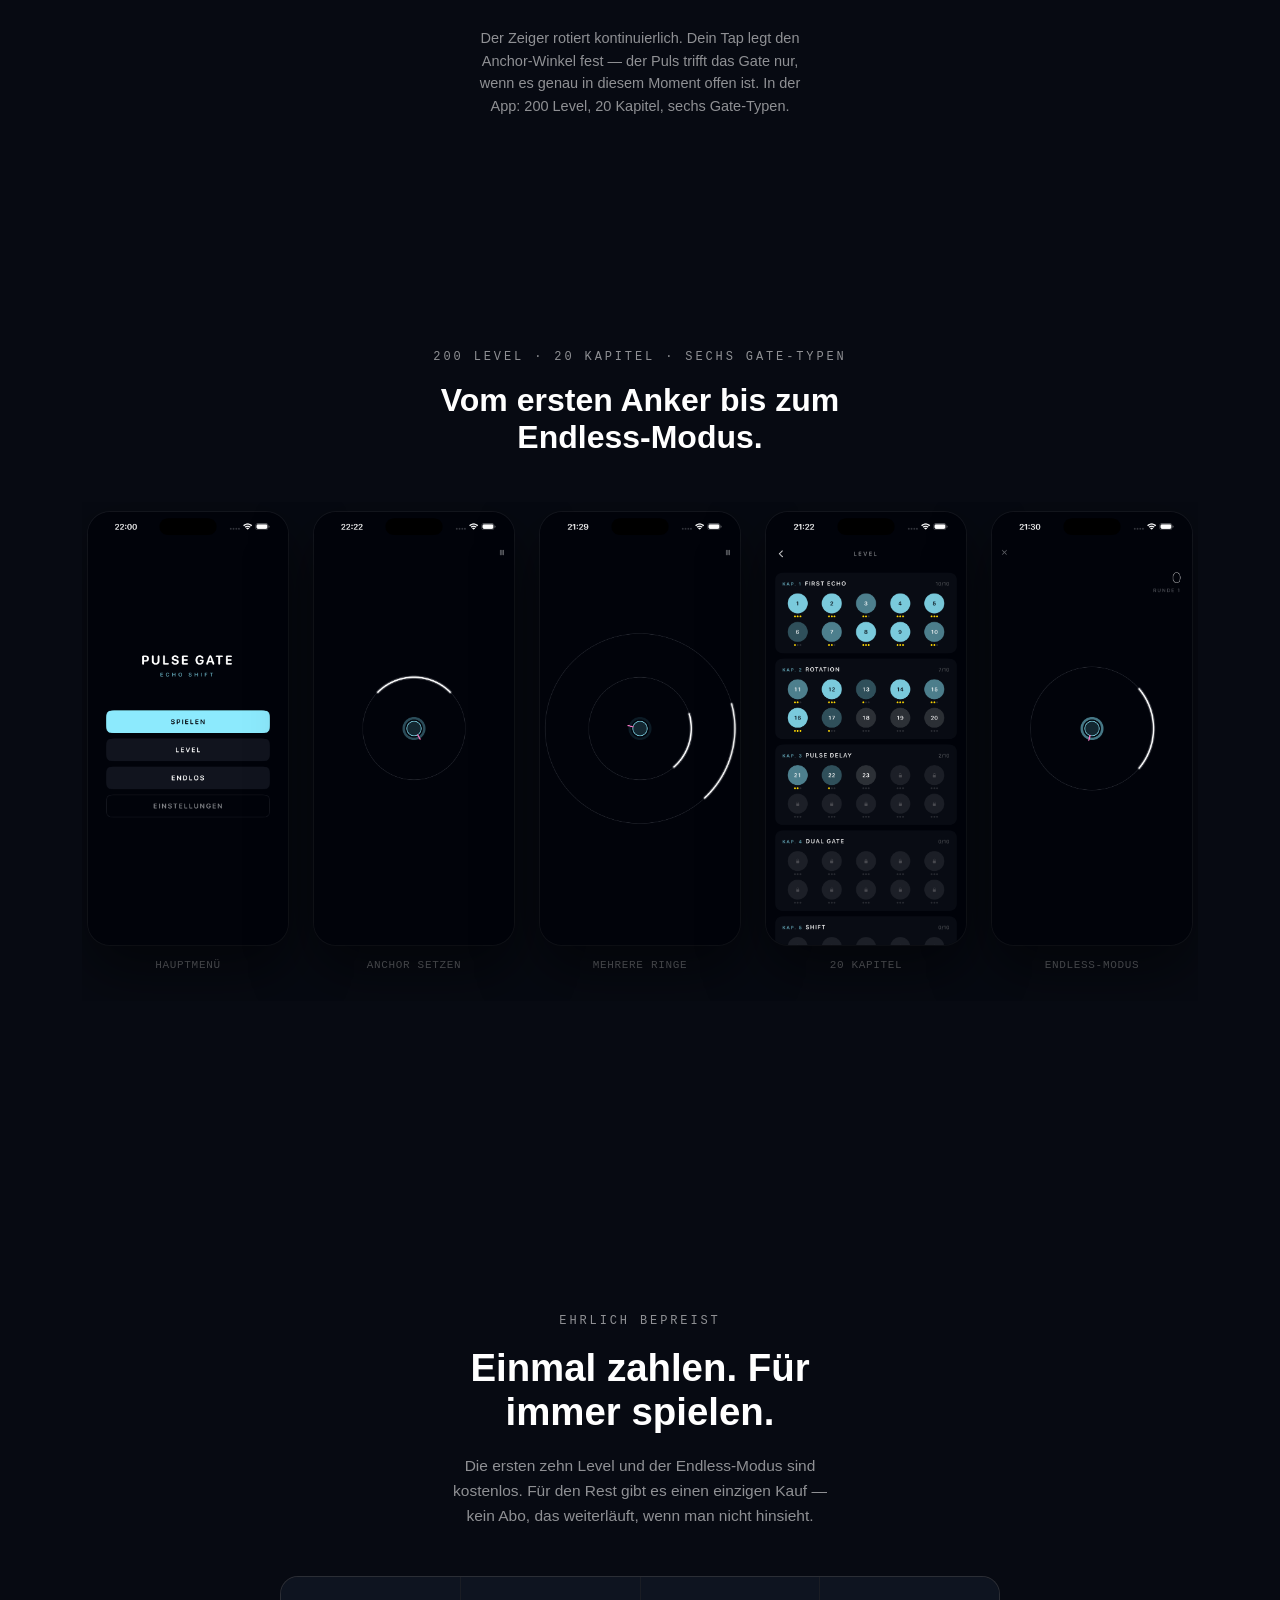
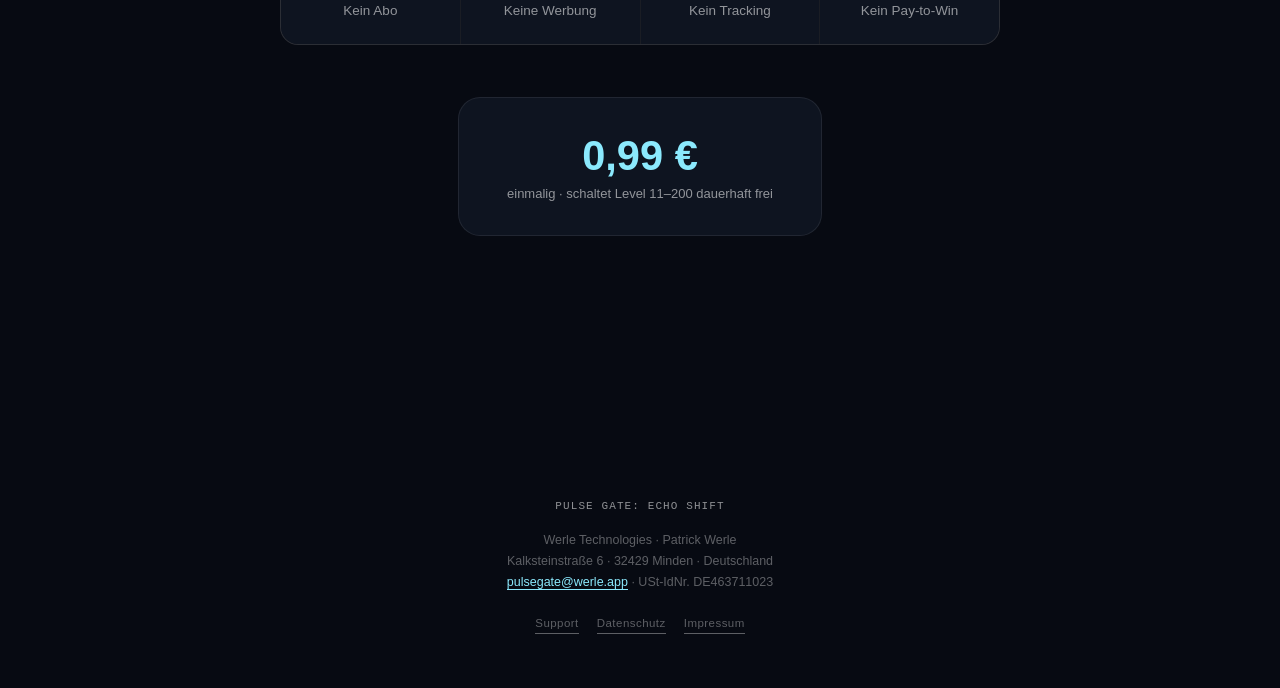
==== commit a164569b: "Go live: link the App Store, drop the pre-launch badge Die App ist seit 2026-08-20 im Store (id67885" ====
--- a/index.html
+++ b/index.html
@@ -35,7 +35,7 @@
   <h1 class="hero-headline">Ein Tap. Eine Welle.<br><span class="accent">Perfektes Timing.</span></h1>
   <p class="hero-sub">Ein minimalistisches Timing-Puzzle für iPhone. Kein Ziel trifft man direkt — man antizipiert, wo die Lücke gleich sein wird.</p>
   <div id="hero-cta" data-cta-label="Im App Store laden">
-    <div class="status-badge"><span class="led" aria-hidden="true"></span>Bald verfügbar — durchläuft aktuell die Apple-Review</div>
+    <a class="appstore-cta" href="https://apps.apple.com/app/id6788528869">Im App Store laden</a>
   </div>
   <div class="scroll-hint">Scroll, um die Mechanik zu sehen<div class="chevron">↓</div></div>
 </section>
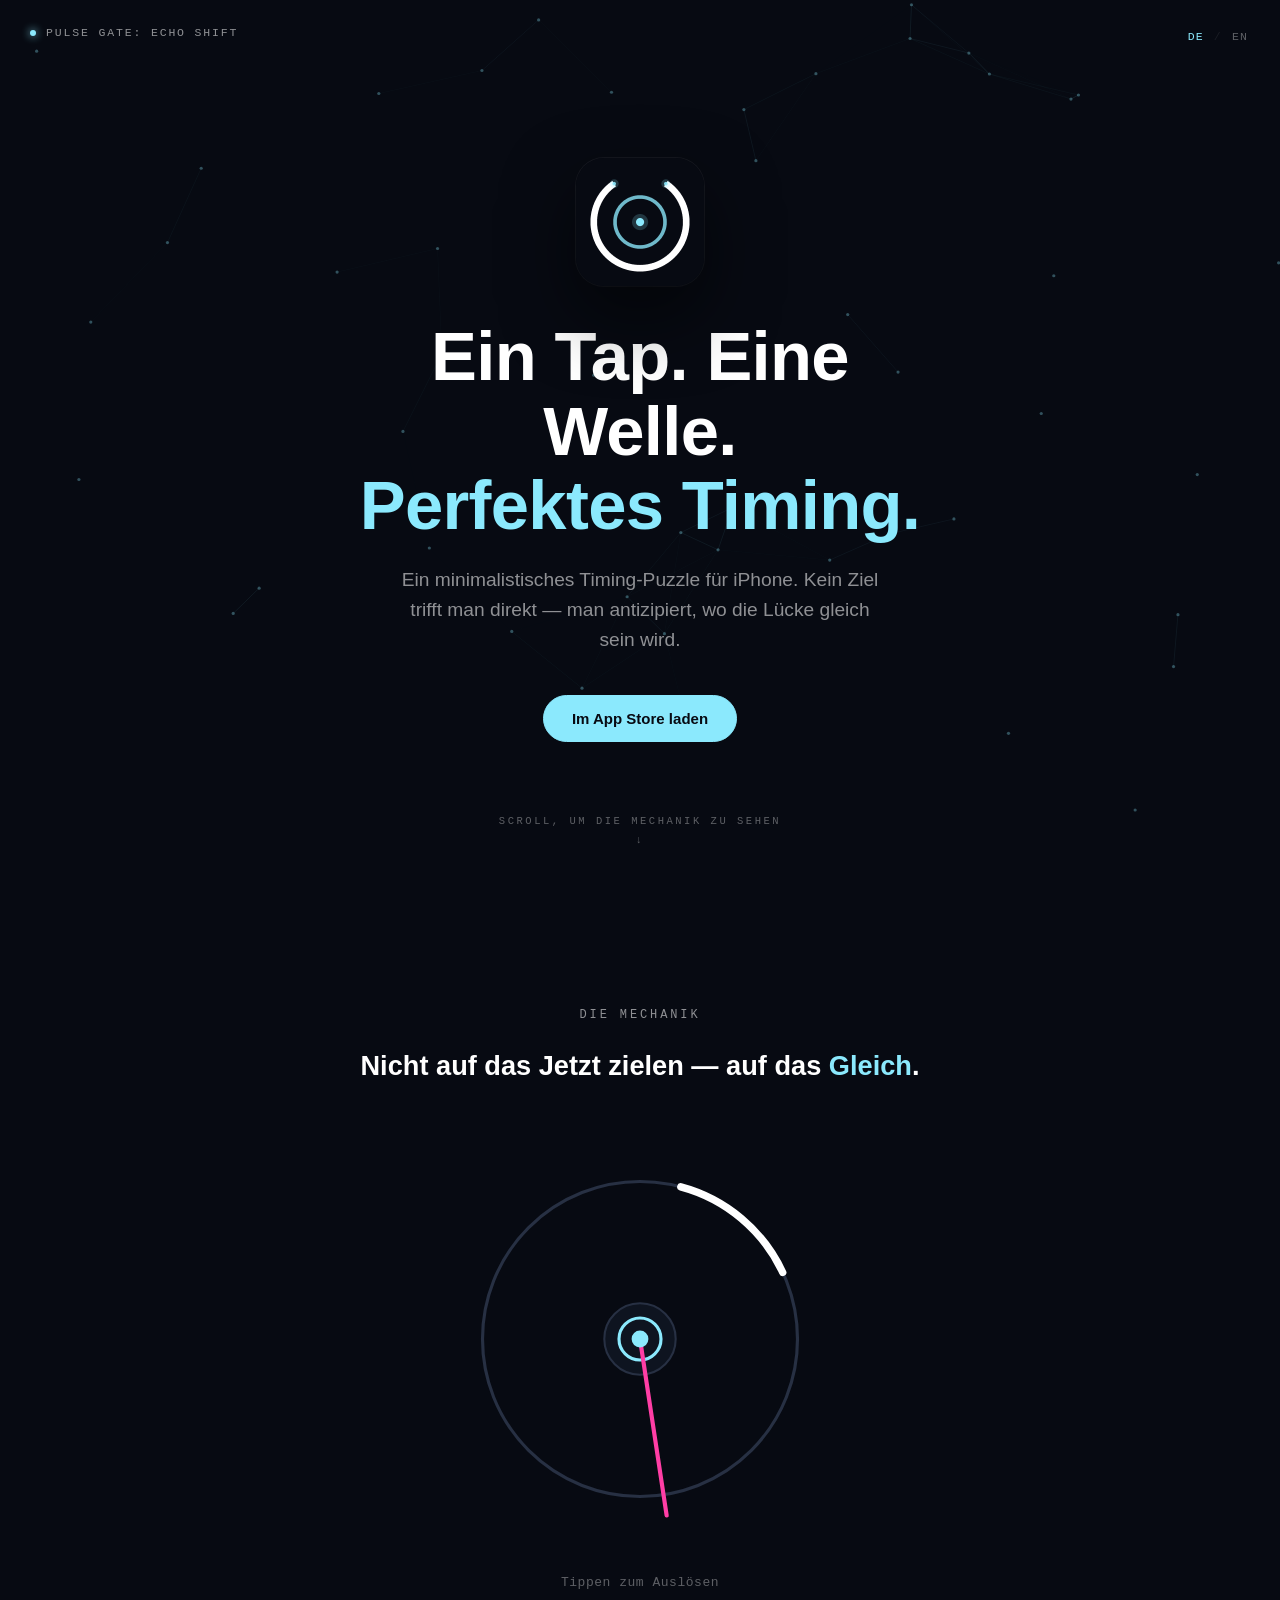
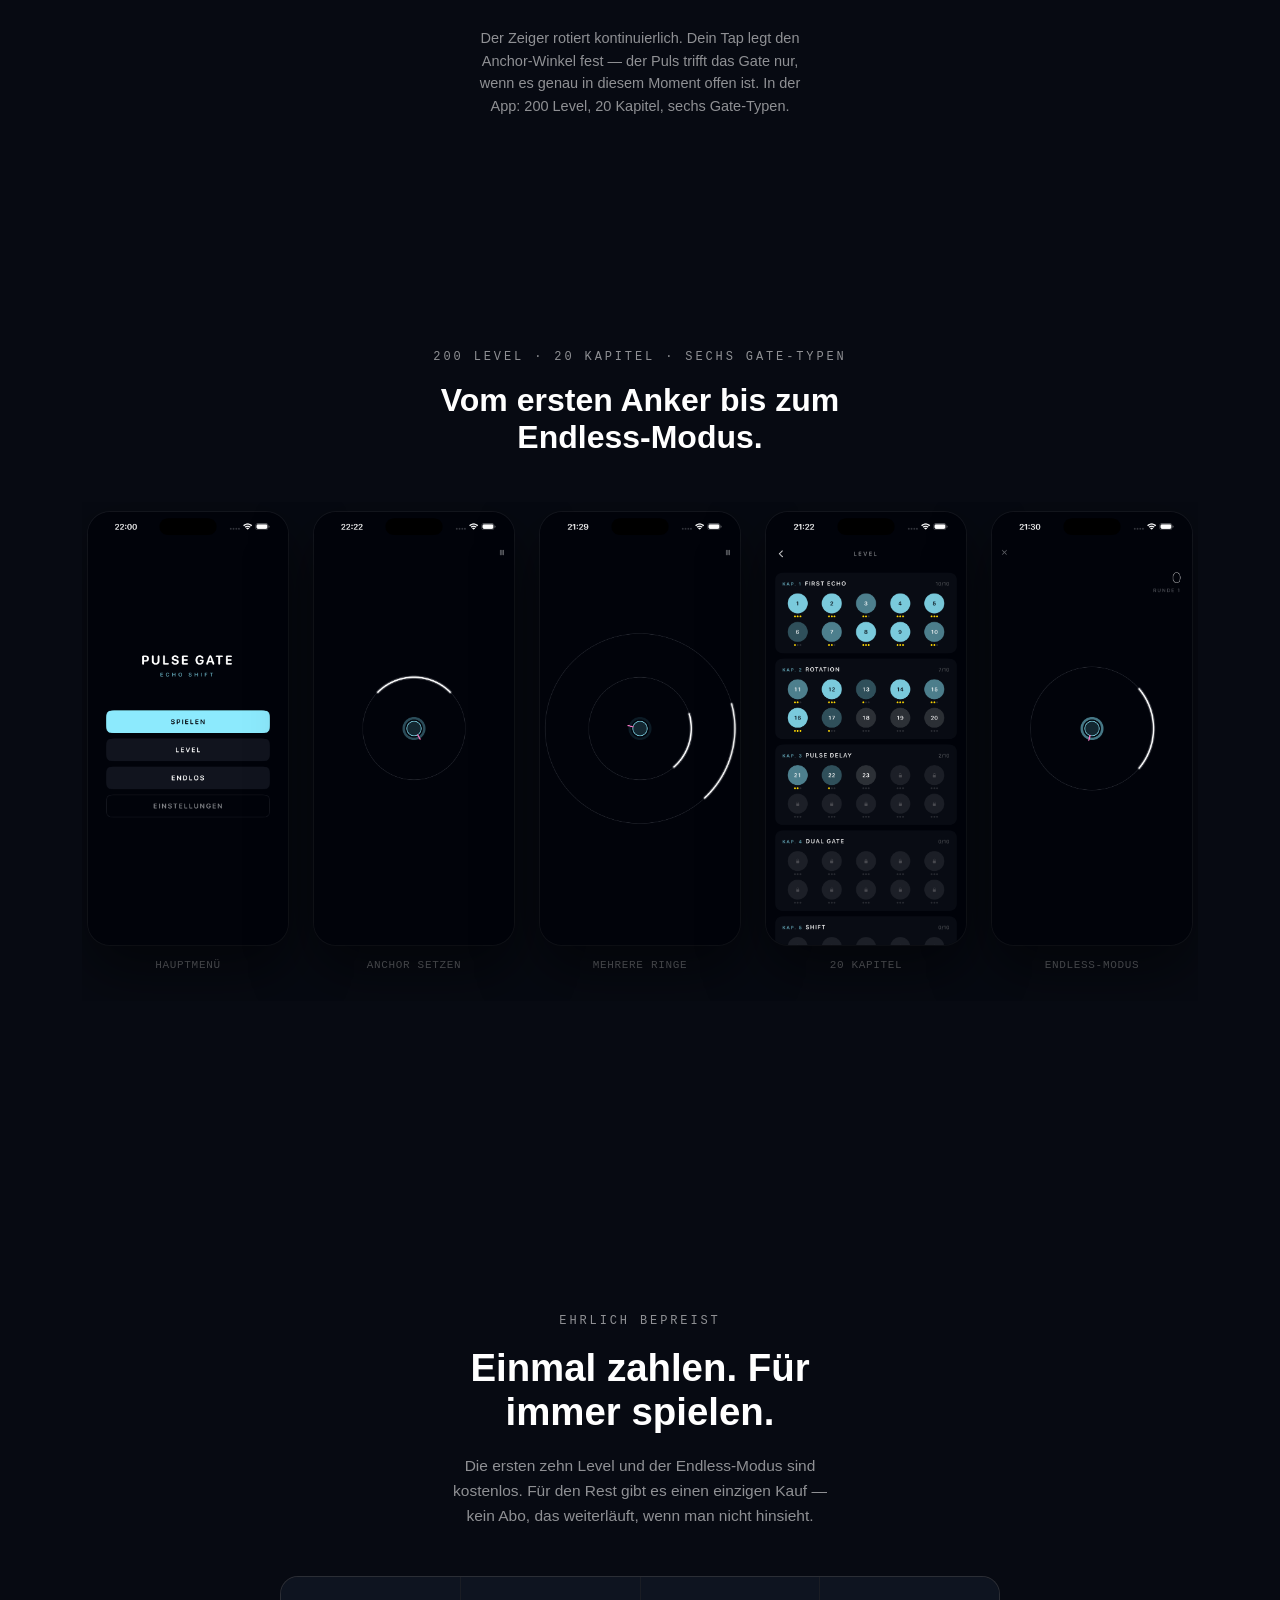
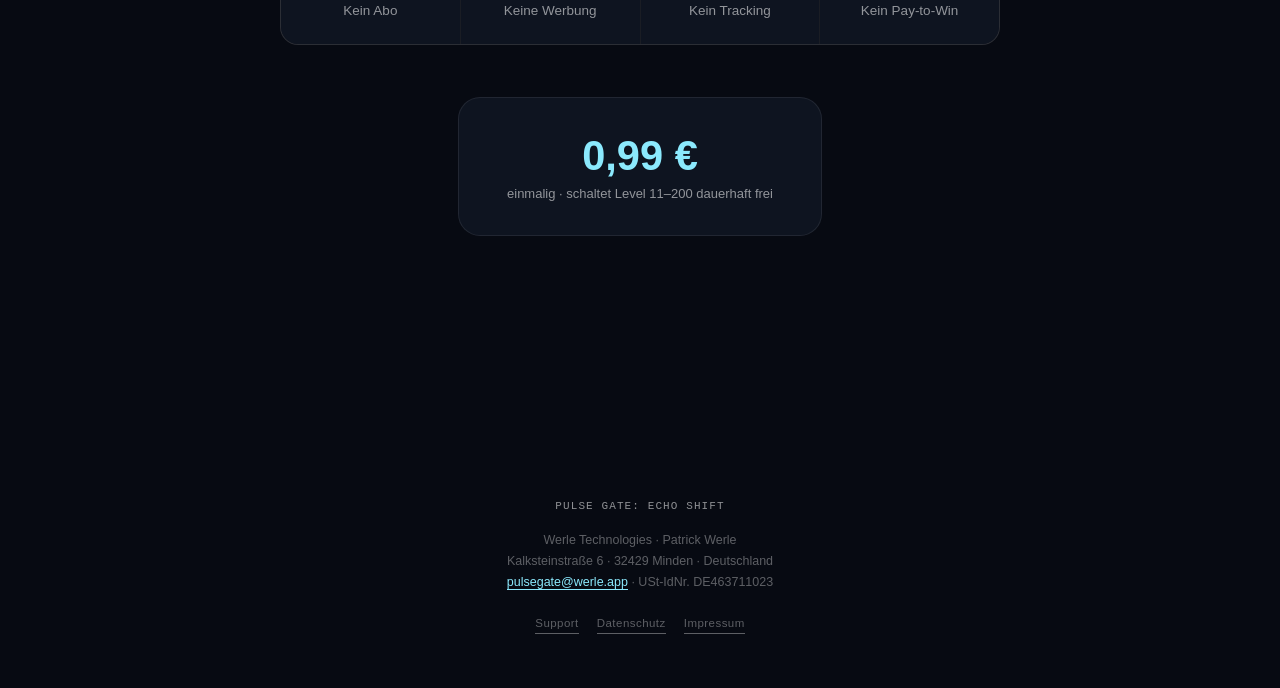
==== commit bb88be2f: "SEO: Smart-App-Banner und MobileApplication-JSON-LD Co-Authored-By: Claude Sonnet 5.5 <noreply@anthr" ====
--- a/index.html
+++ b/index.html
@@ -13,10 +13,12 @@
 <meta property="og:description" content="Ein minimalistisches Timing-Puzzle für iPhone. Kein Ziel trifft man direkt — man antizipiert, wo die Lücke gleich sein wird.">
 <meta property="og:image" content="https://pulsegate.werle.app/assets/shot-02-gameplay.png">
 <meta property="og:type" content="website">
+<meta name="apple-itunes-app" content="app-id=6788528869">
 <link rel="icon" href="/assets/icon.png">
 <link rel="apple-touch-icon" href="/assets/icon.png">
 <link rel="stylesheet" href="/assets/style.css">
 <script>window.PULSEGATE_STRINGS = { hit: 'Perfect', miss: 'Verfehlt', hint: 'Tippen zum Auslösen' };</script>
+<script type="application/ld+json">{"@context": "https://schema.org", "@type": "MobileApplication", "name": "Pulse Gate: Echo Shift", "url": "https://pulsegate.werle.app/", "installUrl": "https://apps.apple.com/app/id6788528869", "applicationCategory": "GameApplication", "operatingSystem": "iOS", "inLanguage": "de", "author": {"@type": "Organization", "name": "Werle Technologies", "url": "https://werle.app"}}</script>
 </head>
 <body>
 
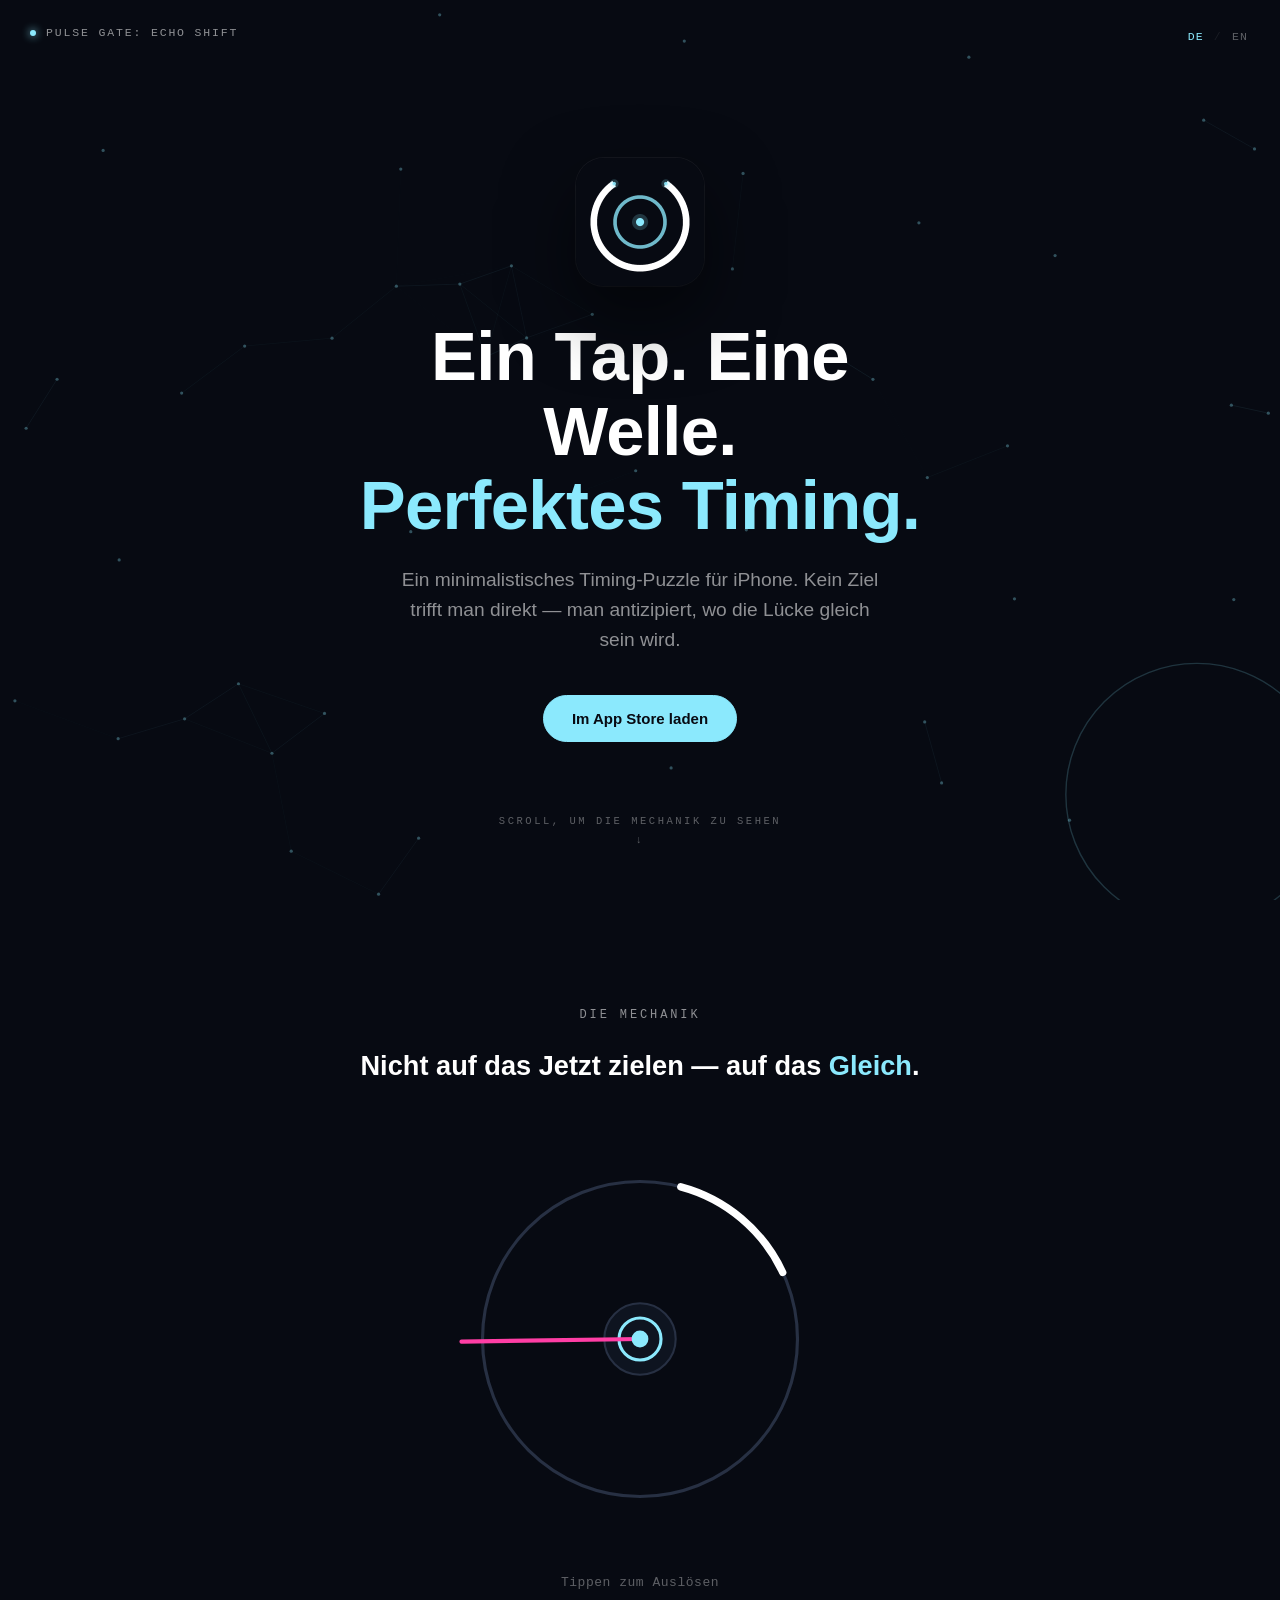
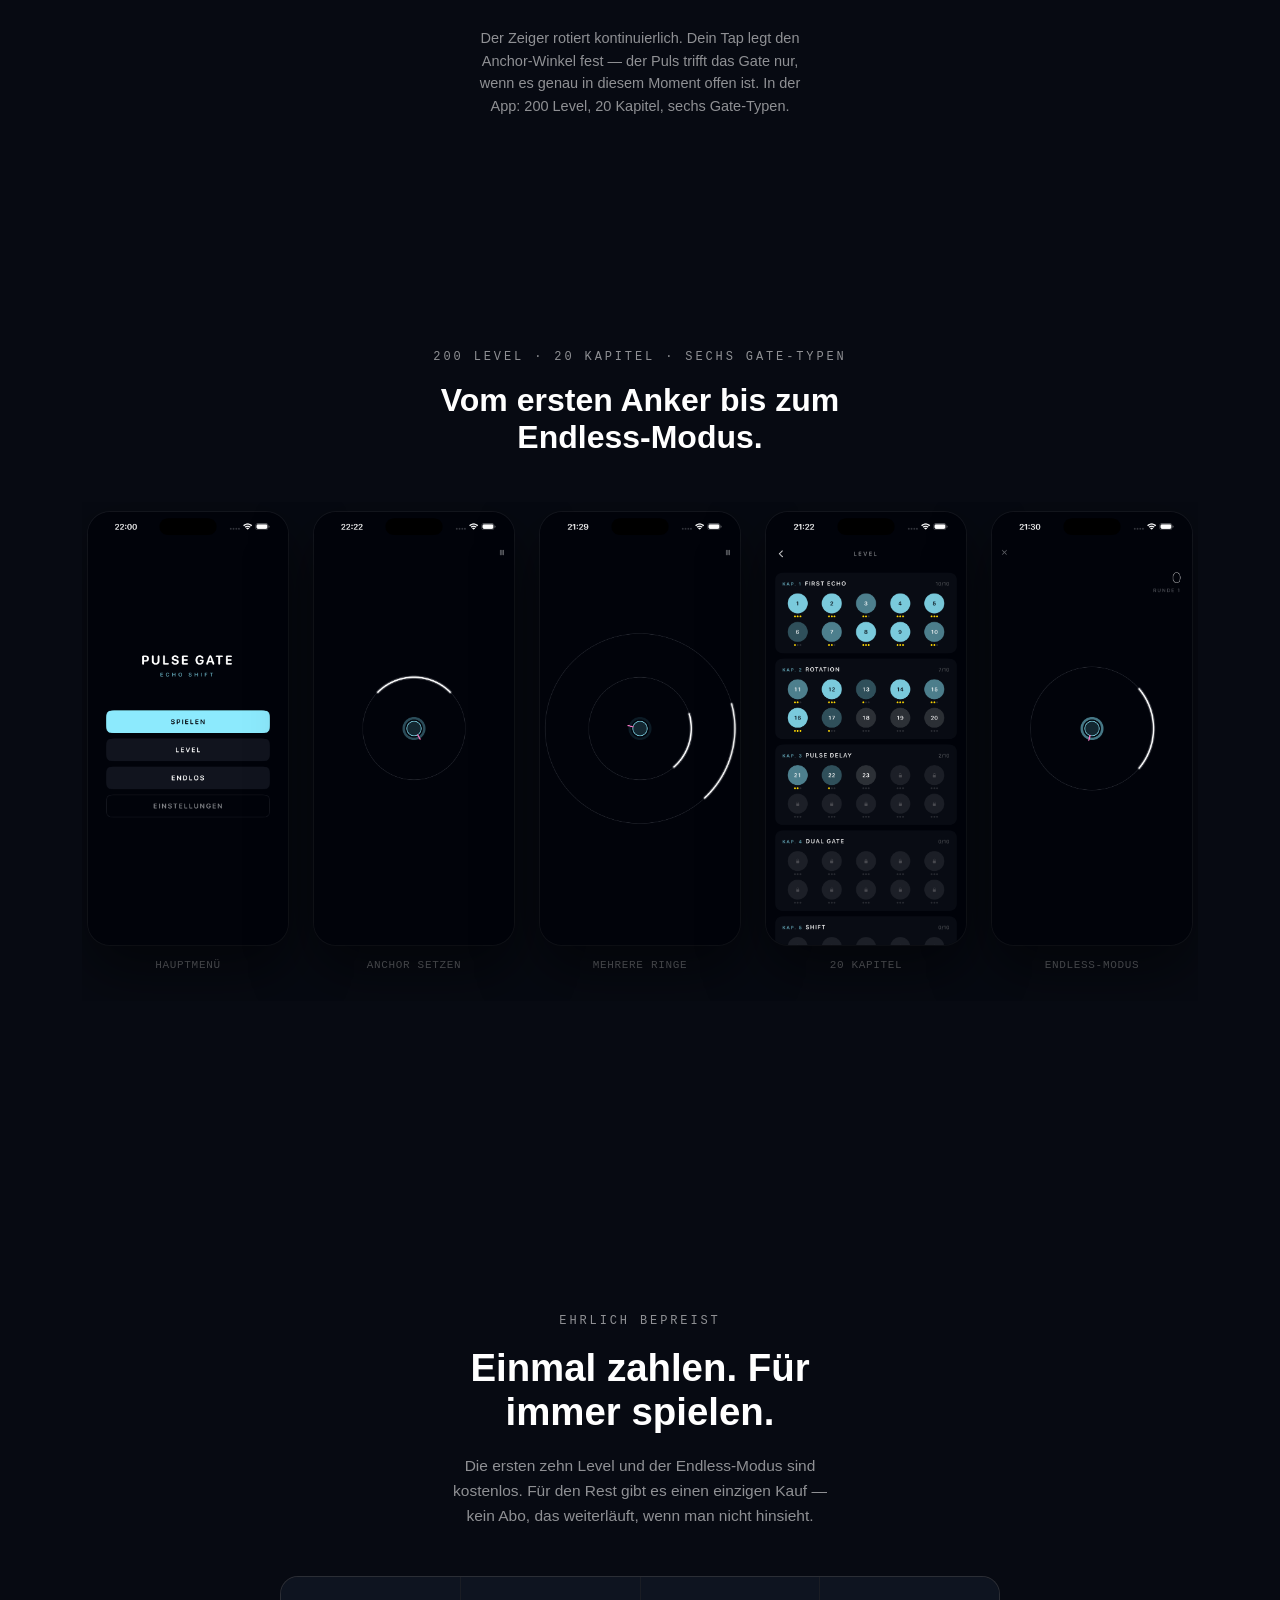
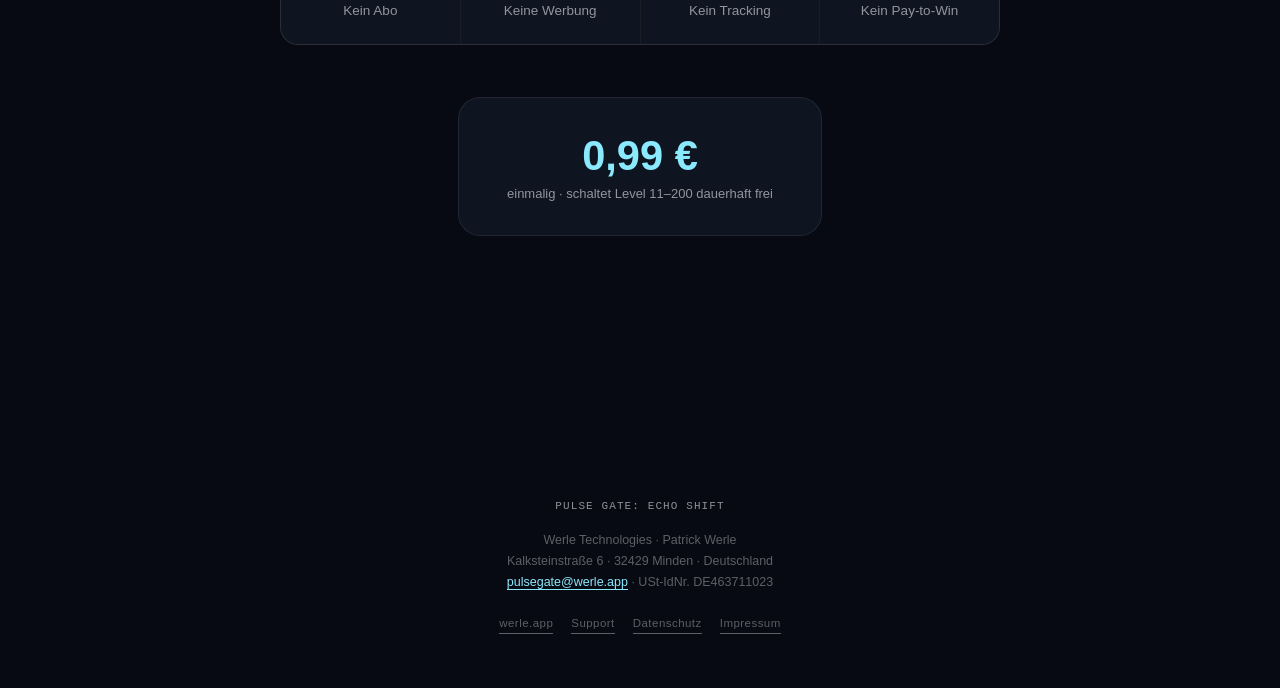
==== commit 203e414f: "Footer: Link auf werle.app Co-Authored-By: Claude Sonnet 5.5 <noreply@anthropic.com>" ====
--- a/index.html
+++ b/index.html
@@ -127,6 +127,7 @@
     <a href="mailto:pulsegate@werle.app">pulsegate@werle.app</a> · USt-IdNr. DE463711023
   </p>
   <div class="footer-links">
+    <a href="https://werle.app">werle.app</a>
     <a href="/support.html">Support</a>
     <a href="/privacy.html">Datenschutz</a>
     <a href="/impressum.html">Impressum</a>
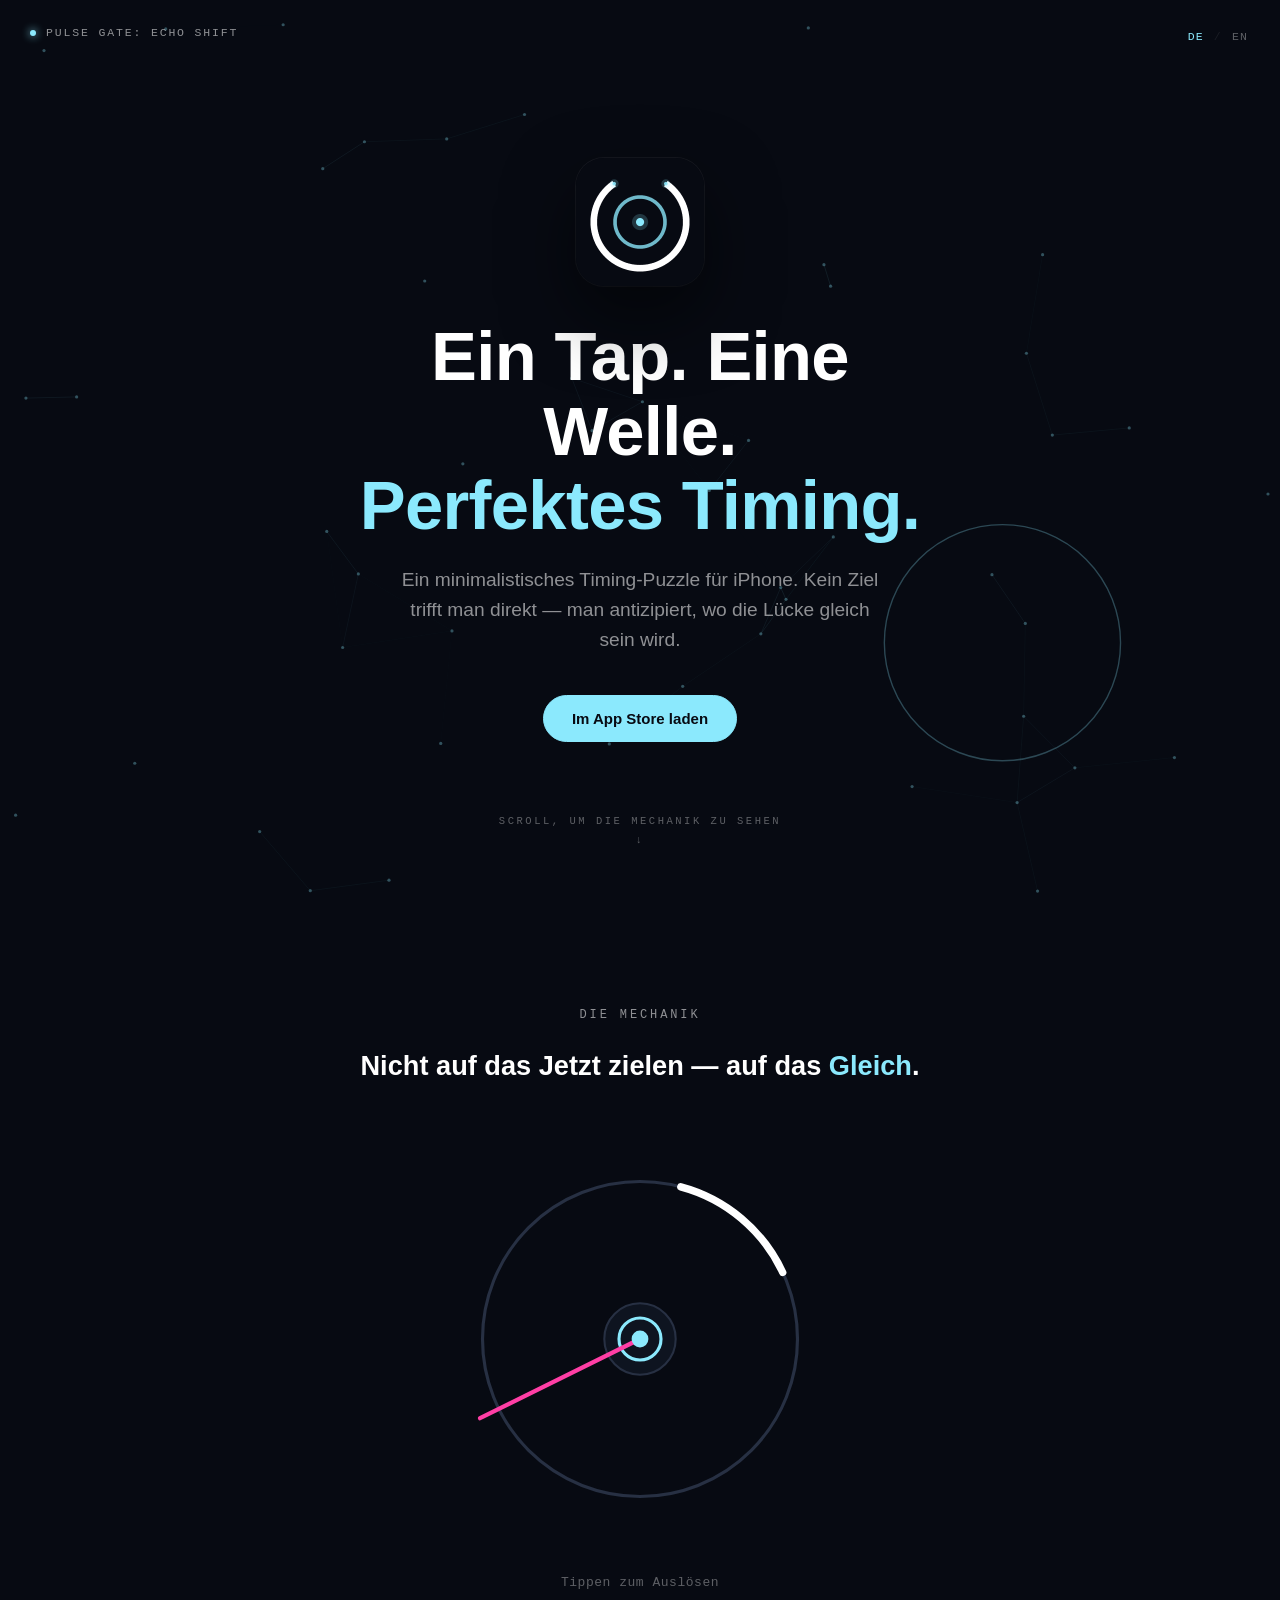
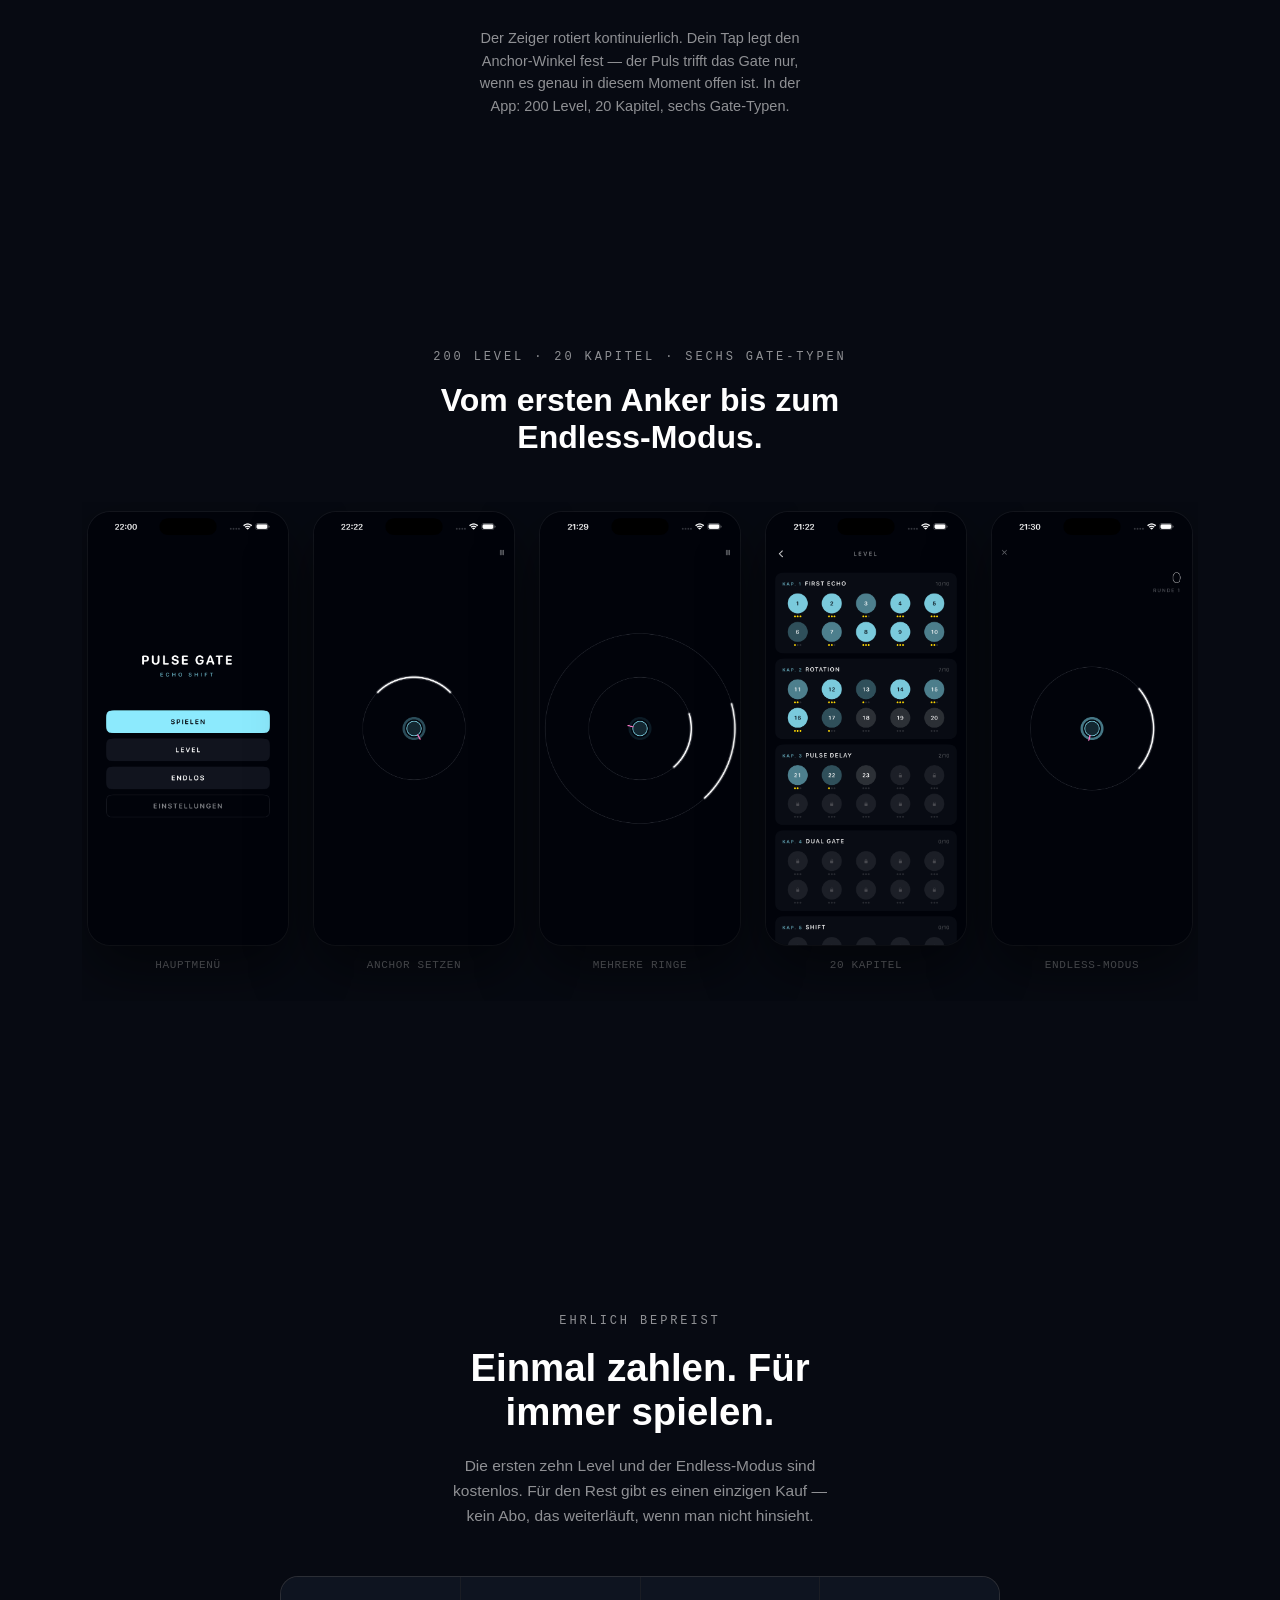
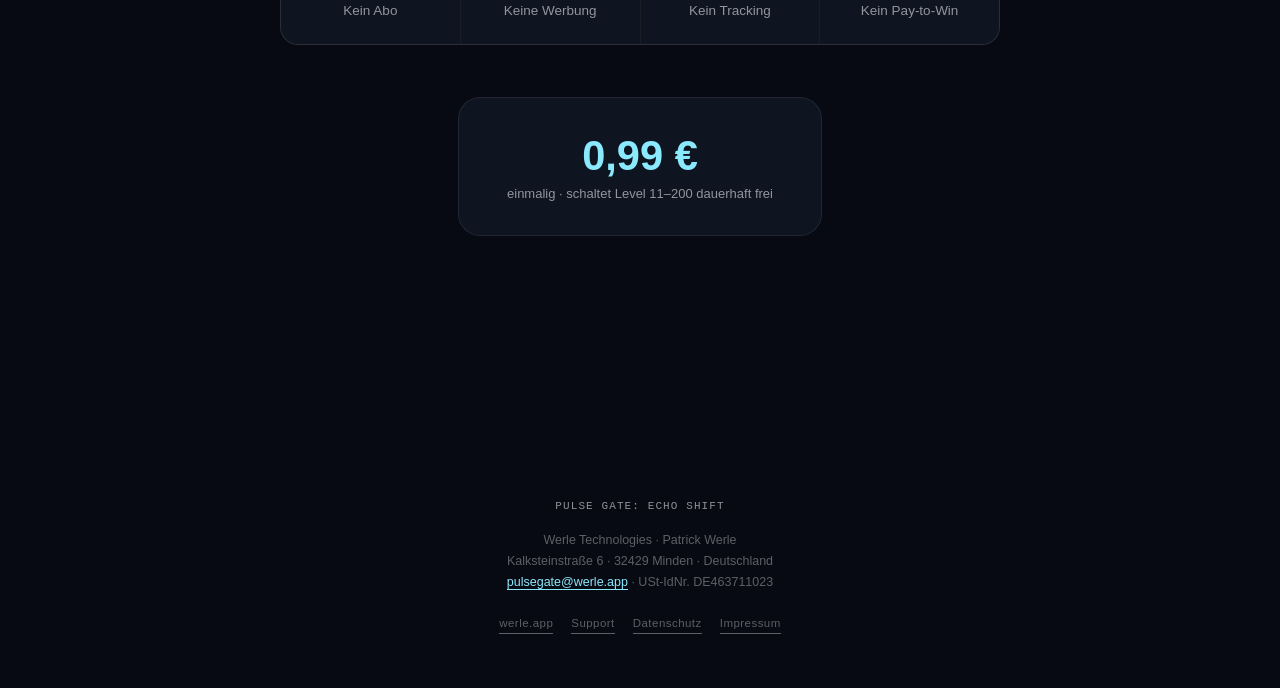
==== commit c82e7455: "SEO: /en/ mit Slash in Canonical, hreflang und Sitemap (Pages leitet /en auf /en/ um) Co-Authored-By" ====
--- a/index.html
+++ b/index.html
@@ -7,7 +7,7 @@
 <meta name="description" content="Pulse Gate: Echo Shift ist ein minimalistisches One-Tap-Timing-Puzzle für iPhone. 200 Level, 20 Kapitel, kein Abo, keine Werbung.">
 <link rel="canonical" href="https://pulsegate.werle.app/">
 <link rel="alternate" hreflang="de" href="https://pulsegate.werle.app/">
-<link rel="alternate" hreflang="en" href="https://pulsegate.werle.app/en">
+<link rel="alternate" hreflang="en" href="https://pulsegate.werle.app/en/">
 <link rel="alternate" hreflang="x-default" href="https://pulsegate.werle.app/">
 <meta property="og:title" content="Pulse Gate: Echo Shift">
 <meta property="og:description" content="Ein minimalistisches Timing-Puzzle für iPhone. Kein Ziel trifft man direkt — man antizipiert, wo die Lücke gleich sein wird.">
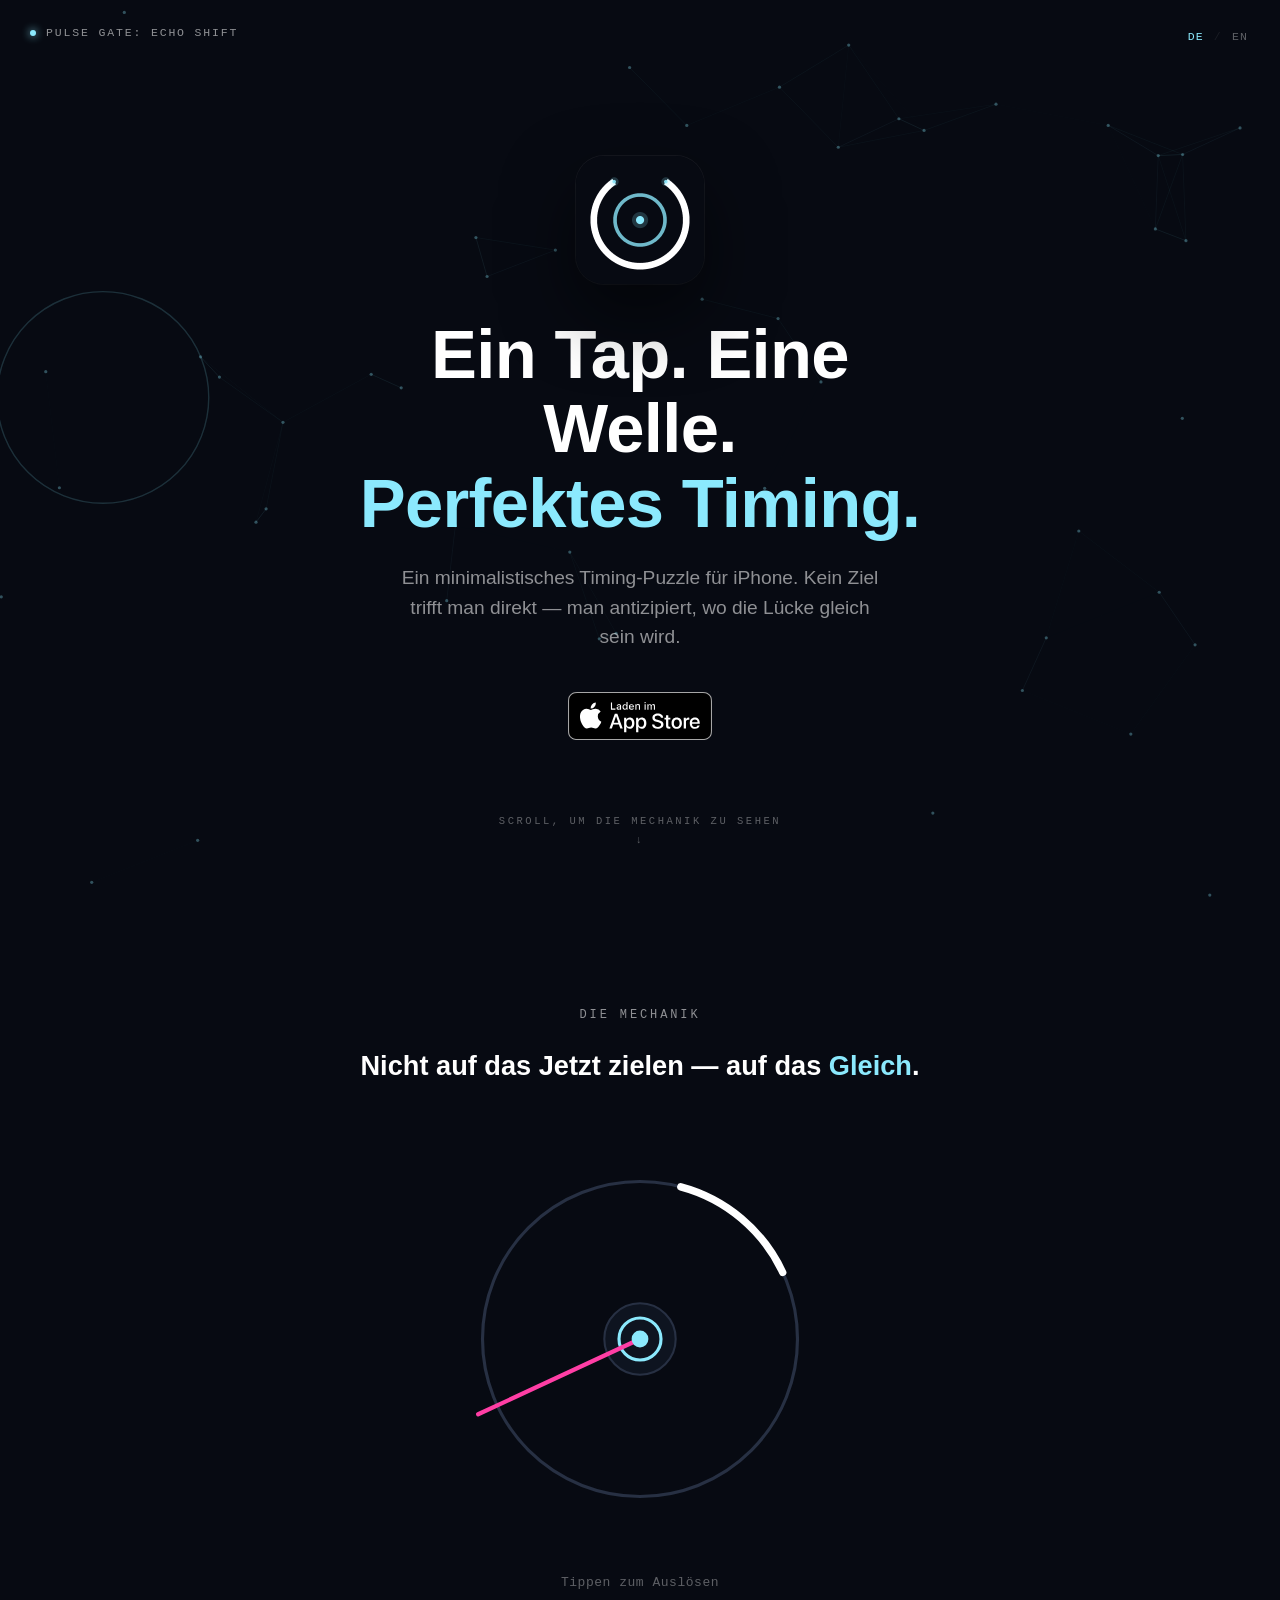
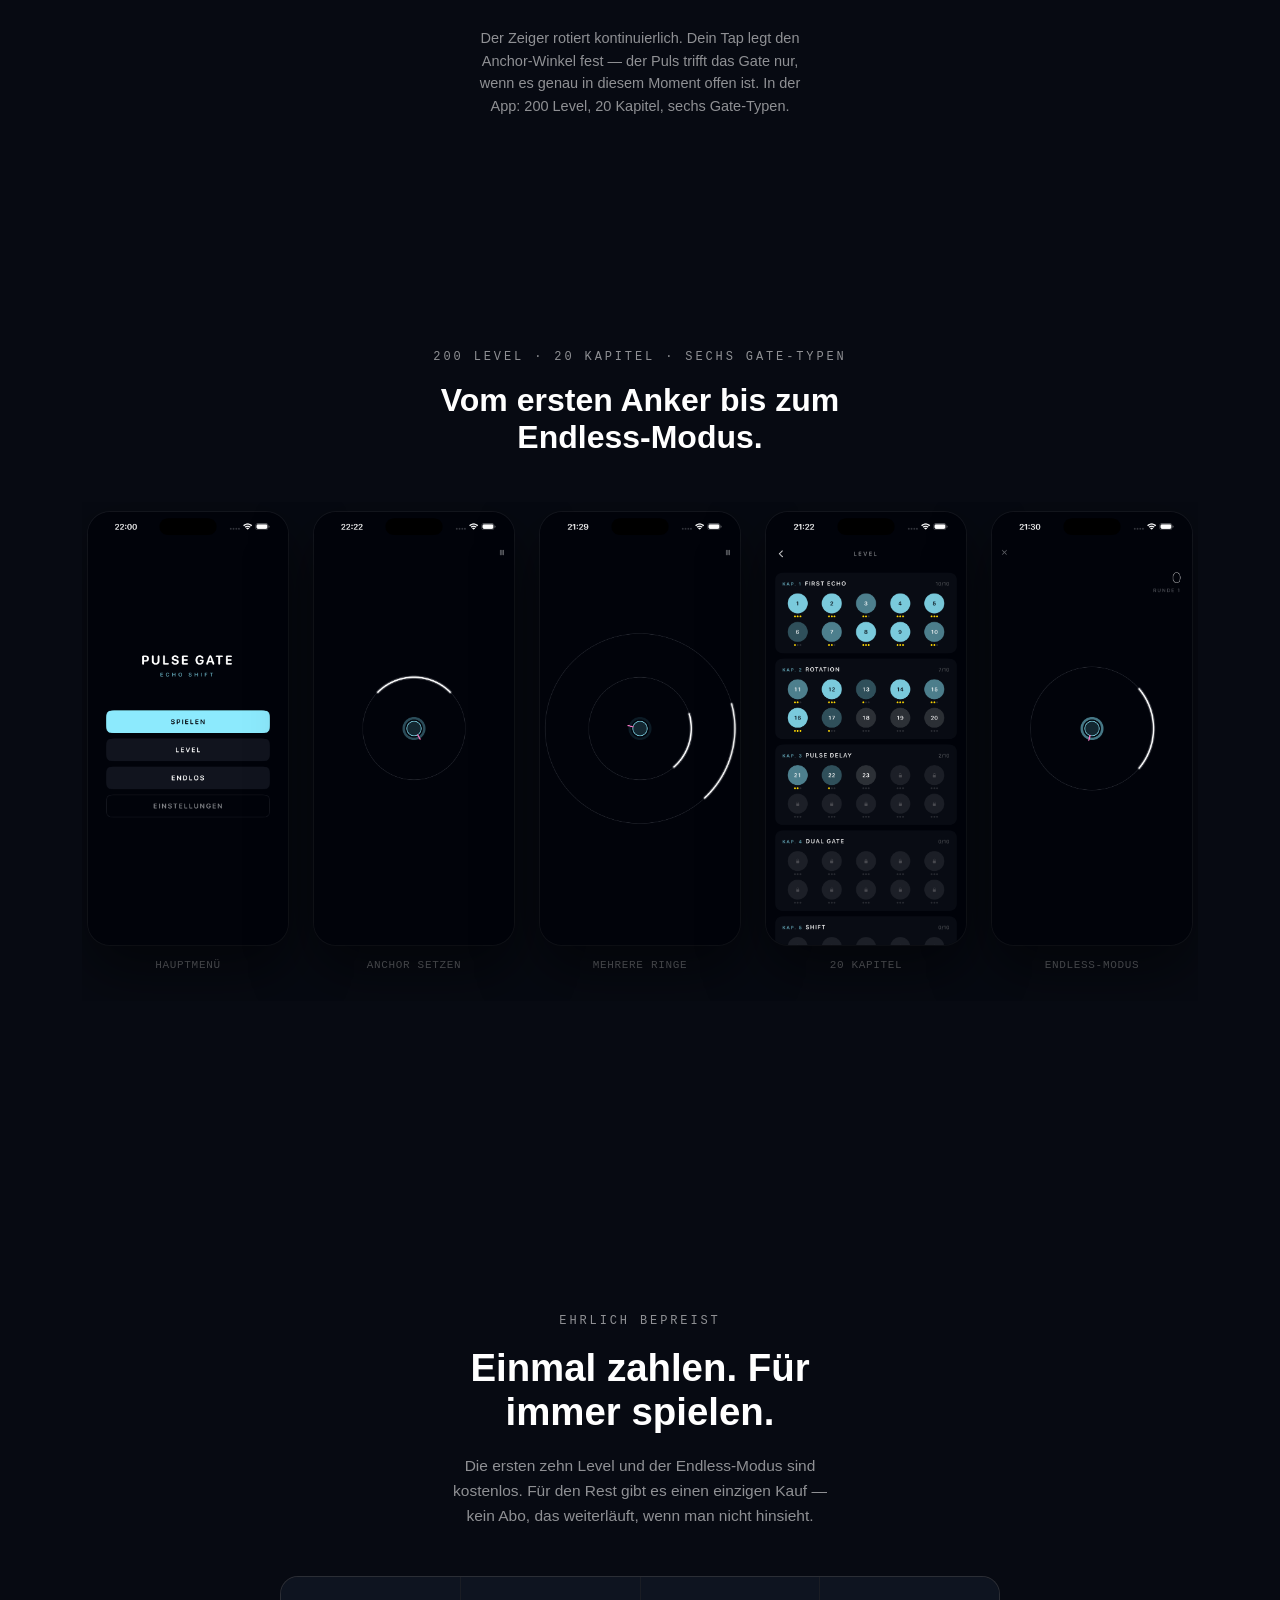
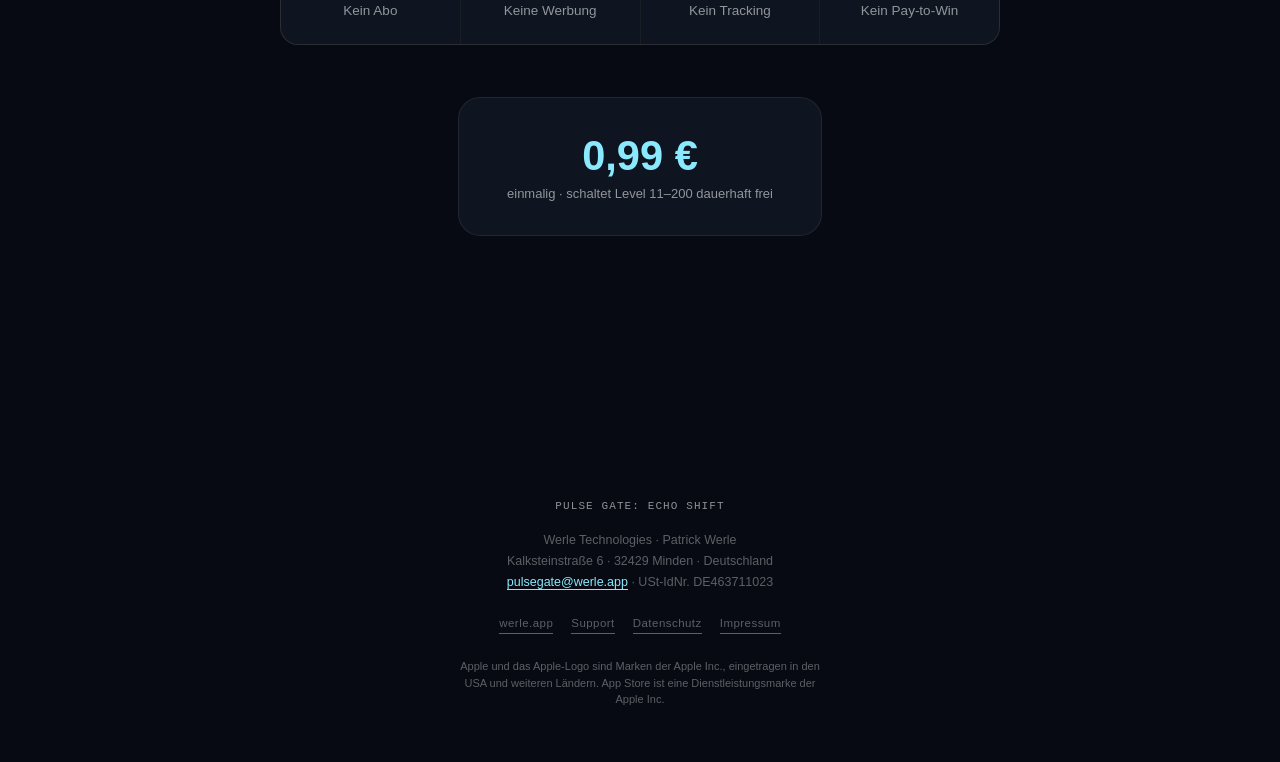
==== commit 38ff0a1d: "Use Apple's official App Store badge in the hero - Replace the home-made "Im App Store laden" / "Dow" ====
--- a/index.html
+++ b/index.html
@@ -36,8 +36,8 @@
   </div>
   <h1 class="hero-headline">Ein Tap. Eine Welle.<br><span class="accent">Perfektes Timing.</span></h1>
   <p class="hero-sub">Ein minimalistisches Timing-Puzzle für iPhone. Kein Ziel trifft man direkt — man antizipiert, wo die Lücke gleich sein wird.</p>
-  <div id="hero-cta" data-cta-label="Im App Store laden">
-    <a class="appstore-cta" href="https://apps.apple.com/app/id6788528869">Im App Store laden</a>
+  <div id="hero-cta">
+    <a class="appstore-badge" href="https://apps.apple.com/app/id6788528869"><img src="/assets/badges/app-store-badge-de.svg" alt="Laden im App Store" width="144" height="48"></a>
   </div>
   <div class="scroll-hint">Scroll, um die Mechanik zu sehen<div class="chevron">↓</div></div>
 </section>
@@ -132,6 +132,7 @@
     <a href="/privacy.html">Datenschutz</a>
     <a href="/impressum.html">Impressum</a>
   </div>
+  <p class="footer-credit">Apple und das Apple-Logo sind Marken der Apple Inc., eingetragen in den USA und weiteren Ländern. App Store ist eine Dienstleistungsmarke der Apple Inc.</p>
 </footer>
 
 <script src="/assets/config.js"></script>
--- a/assets/style.css
+++ b/assets/style.css
@@ -151,20 +151,11 @@
   box-shadow: 0 0 8px var(--thread);
   animation: pulseDot 2.4s ease-in-out infinite;
 }
-.appstore-cta {
-  margin-top: 40px;
-  display: inline-flex;
-  align-items: center;
-  gap: 10px;
-  padding: 14px 28px;
-  border-radius: 999px;
-  border: 1px solid var(--thread);
-  background: var(--thread);
-  color: var(--paper);
-  font-size: 15px;
-  font-weight: 600;
-}
-.appstore-cta:hover { opacity: .88; }
+/* Official Apple badge: unmodified artwork, no hover/motion, clear space >= 1/4 height */
+#hero-cta { margin-top: 40px; }
+.appstore-badge { display: inline-block; line-height: 0; border-bottom: none; }
+.appstore-badge:hover { opacity: 1; }
+.appstore-badge img { display: block; height: 48px; width: auto; }
 .scroll-hint {
   position: absolute;
   bottom: 6vh;
@@ -314,6 +305,7 @@
   line-height: 1.7;
 }
 footer .footer-links { display: flex; gap: 18px; margin-top: 6px; flex-wrap: wrap; justify-content: center; }
+footer .footer-credit { margin-top: 10px; max-width: 60ch; font-size: 11px; line-height: 1.5; color: var(--faint); }
 footer .footer-links a { color: var(--faint); font-size: 11.5px; letter-spacing: .04em; }
 
 @media (max-width: 700px) {
